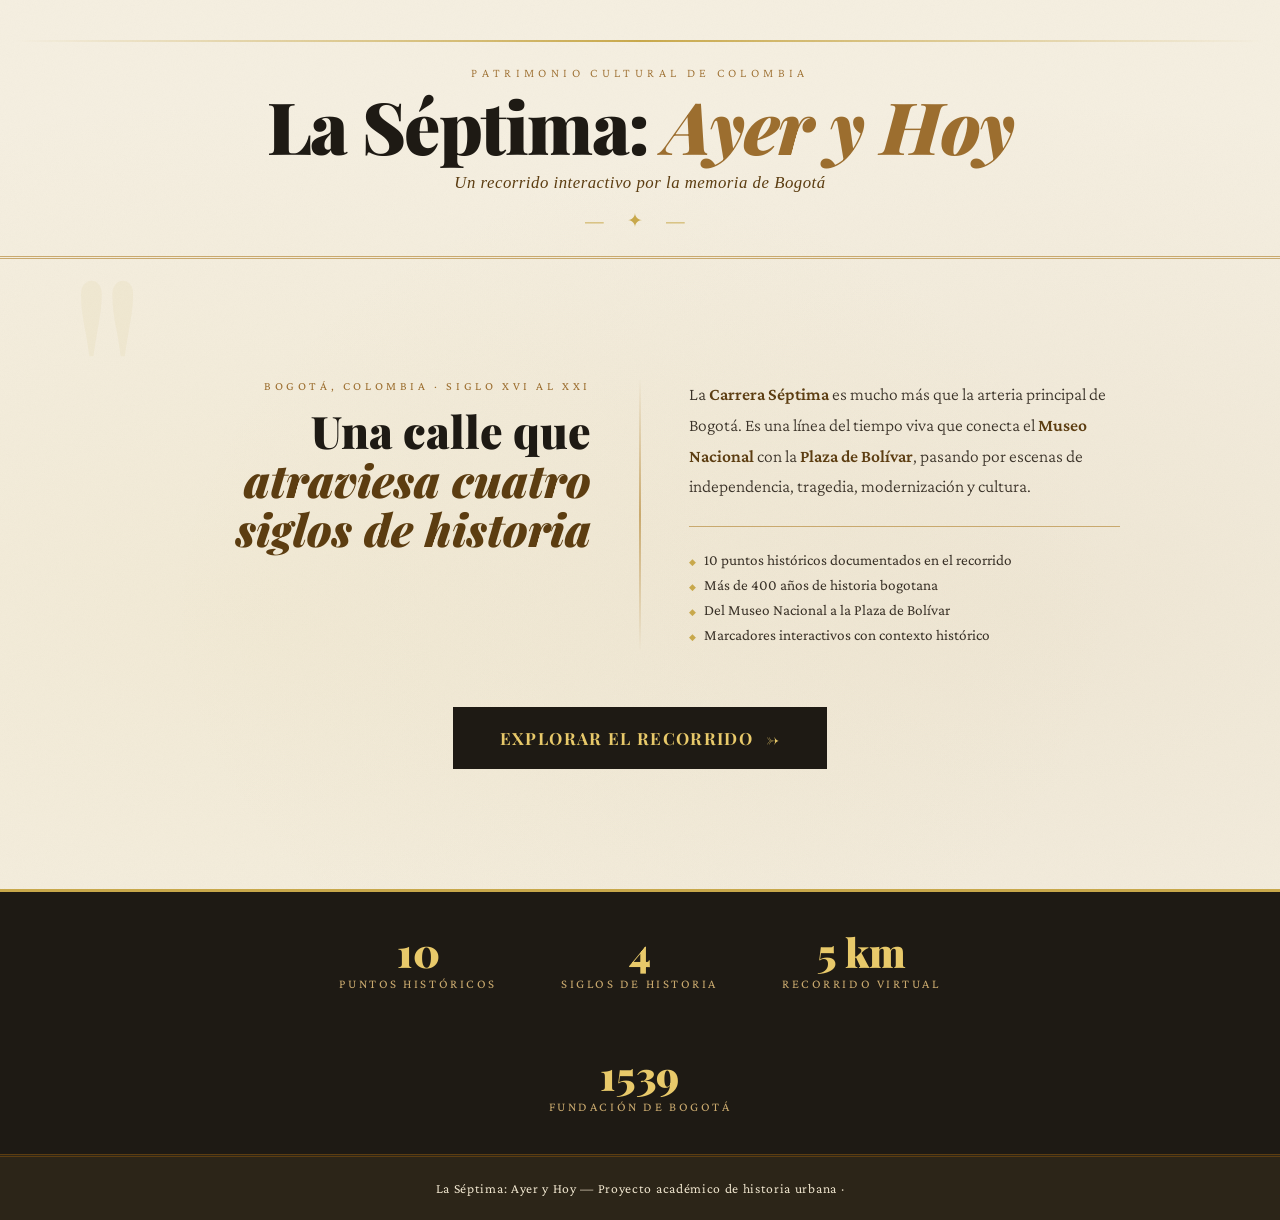
==== index.html @ e7f6fb6e "inicio" ====
<!DOCTYPE html>
<html lang="es">
<head>
  <meta charset="UTF-8" />
  <meta name="viewport" content="width=device-width, initial-scale=1.0" />
  <meta name="description" content="La Séptima: Ayer y Hoy. Recorrido virtual por los hechos históricos de la Carrera Séptima de Bogotá, desde el Museo Nacional hasta la Plaza de Bolívar." />
  <meta name="keywords" content="Carrera Séptima, Bogotá, historia, recorrido virtual, Colombia, patrimonio" />
  <meta name="author" content="Proyecto Académico" />

  <!-- Open Graph -->
  <meta property="og:title" content="La Séptima: Ayer y Hoy" />
  <meta property="og:description" content="Un recorrido virtual interactivo por los hechos históricos de la Carrera Séptima de Bogotá." />
  <meta property="og:type" content="website" />

  <title>La Séptima: Ayer y Hoy</title>

  <!-- Estilos principales -->
  <link rel="stylesheet" href="style.css" />
</head>
<body class="home-body">

  <!-- ============================================================
       ENCABEZADO DEL PERIÓDICO
       ============================================================ -->
  <header class="site-header anim-fade">
    <div class="header-eyebrow">Patrimonio Cultural de Colombia</div>
    <h1 class="header-logo">
      La Séptima: <span>Ayer y Hoy</span>
    </h1>
    <p class="header-tagline">Un recorrido interactivo por la memoria de Bogotá</p>
    <div class="header-ornament" aria-hidden="true">— ✦ —</div>
  </header>

  <!-- ============================================================
       SECCIÓN HERO
       ============================================================ -->
  <main>
    <section class="hero-section">

      <div class="hero-columns">

        <!-- Columna izquierda: Titular principal -->
        <div class="hero-left anim-fade-up anim-delay-1">
          <p class="hero-date">Bogotá, Colombia · Siglo XVI al XXI</p>
          <h2 class="hero-headline">
            Una calle que<br/>
            <em>atraviesa cuatro<br/>
            siglos de historia</em>
          </h2>
        </div>

        <!-- Divisor vertical decorativo -->
        <div class="hero-divider-line anim-fade anim-delay-2" aria-hidden="true"></div>

        <!-- Columna derecha: Texto descriptivo -->
        <div class="hero-right anim-fade-up anim-delay-2">
          <p class="hero-body">
            La <strong>Carrera Séptima</strong> es mucho más que la arteria principal
            de Bogotá. Es una línea del tiempo viva que conecta el 
            <strong>Museo Nacional</strong> con la <strong>Plaza de Bolívar</strong>,
            pasando por escenas de independencia, tragedia, modernización y cultura.
          </p>

          <div class="hero-facts">
            <div class="hero-fact-item">
              10 puntos históricos documentados en el recorrido
            </div>
            <div class="hero-fact-item">
              Más de 400 años de historia bogotana
            </div>
            <div class="hero-fact-item">
              Del Museo Nacional a la Plaza de Bolívar
            </div>
            <div class="hero-fact-item">
              Marcadores interactivos con contexto histórico
            </div>
          </div>
        </div>
      </div>

      <!-- Botón principal CTA -->
      <div class="hero-cta-wrap anim-fade-up anim-delay-4">
        <a href="recorrido.html" class="btn-explore" aria-label="Ir al recorrido interactivo">
          <span>Explorar el Recorrido</span>
          <span class="btn-arrow" aria-hidden="true">→</span>
        </a>
      </div>

    </section>

    <!-- ============================================================
         BANDA DE ESTADÍSTICAS
         ============================================================ -->
    <aside class="info-strip anim-fade anim-delay-5">
      <div class="info-strip-inner">
        <div class="info-stat">
          <span class="info-stat-num">10</span>
          <span class="info-stat-label">Puntos Históricos</span>
        </div>
        <div class="info-stat">
          <span class="info-stat-num">4</span>
          <span class="info-stat-label">Siglos de Historia</span>
        </div>
        <div class="info-stat">
          <span class="info-stat-num">5 km</span>
          <span class="info-stat-label">Recorrido Virtual</span>
        </div>
        <div class="info-stat">
          <span class="info-stat-num">1539</span>
          <span class="info-stat-label">Fundación de Bogotá</span>
        </div>
      </div>
    </aside>
  </main>

  <!-- ============================================================
       PIE DE PÁGINA
       ============================================================ -->
  <footer class="site-footer">
    <p>
      La Séptima: Ayer y Hoy &mdash; Proyecto académico de historia urbana &middot;

      </a>
    </p>
  </footer>

</body>
</html>
---- style.css ----
/* ================================================================
   La Séptima: Ayer y Hoy — style.css
   Estética: Editorial histórica + diseño web moderno
   Paleta: Sepia, crema, dorado y carbón
   ================================================================ */

/* --- Fuentes Google --- */
@import url('https://fonts.googleapis.com/css2?family=Playfair+Display:ital,wght@0,400;0,700;0,900;1,400;1,700&family=IM+Fell+English:ital@0;1&family=Crimson+Pro:ital,wght@0,300;0,400;0,600;1,300;1,400&display=swap');

/* --- Variables globales --- */
:root {
  --cream:       #f5efe0;
  --cream-dark:  #ede3cc;
  --sepia-light: #c9a96e;
  --sepia:       #9c6e2f;
  --sepia-dark:  #5c3d11;
  --gold:        #c8a84b;
  --gold-light:  #e8c96a;
  --charcoal:    #1e1a14;
  --charcoal-mid:#3a3228;
  --ink:         #2c2518;
  --paper:       #faf6ee;
  --red-hist:    #8b2222;
  --shadow-warm: rgba(92, 61, 17, 0.25);
  --shadow-deep: rgba(30, 26, 20, 0.45);

  --font-display: 'Playfair Display', Georgia, serif;
  --font-body:    'Crimson Pro', 'Georgia', serif;
  --font-accent:  'IM Fell English', Georgia, serif;
}

/* --- Reset & Base --- */
*, *::before, *::after {
  box-sizing: border-box;
  margin: 0;
  padding: 0;
}

html {
  font-size: 16px;
  scroll-behavior: smooth;
}

body {
  font-family: var(--font-body);
  background-color: var(--cream);
  color: var(--ink);
  min-height: 100vh;
  overflow-x: hidden;
}

/* ================================================================
   PÁGINA PRINCIPAL — index.html
   ================================================================ */

/* --- Fondo con textura de papel --- */
.home-body {
  background-color: var(--cream);
  background-image:
    url("data:image/svg+xml,%3Csvg xmlns='http://www.w3.org/2000/svg' width='400' height='400'%3E%3Cfilter id='noise'%3E%3CfeTurbulence type='fractalNoise' baseFrequency='0.9' numOctaves='4' stitchTiles='stitch'/%3E%3CfeColorMatrix type='saturate' values='0'/%3E%3C/filter%3E%3Crect width='400' height='400' filter='url(%23noise)' opacity='0.04'/%3E%3C/svg%3E"),
    radial-gradient(ellipse at 20% 50%, rgba(200,168,75,0.08) 0%, transparent 60%),
    radial-gradient(ellipse at 80% 50%, rgba(156,110,47,0.07) 0%, transparent 60%);
}

/* --- Header decorativo --- */
.site-header {
  text-align: center;
  padding: 2.5rem 1rem 1.5rem;
  border-bottom: 3px double var(--sepia-light);
  position: relative;
}

.site-header::before {
  content: '';
  display: block;
  height: 2px;
  background: linear-gradient(to right, transparent, var(--gold), transparent);
  margin-bottom: 1.5rem;
}

.header-eyebrow {
  font-family: var(--font-body);
  font-size: 0.78rem;
  letter-spacing: 0.35em;
  text-transform: uppercase;
  color: var(--sepia);
  margin-bottom: 0.5rem;
  font-weight: 300;
}

.header-logo {
  font-family: var(--font-display);
  font-size: clamp(2.2rem, 6vw, 4.5rem);
  font-weight: 900;
  color: var(--charcoal);
  line-height: 1.05;
  letter-spacing: -0.02em;
}

.header-logo span {
  color: var(--sepia);
  font-style: italic;
}

.header-tagline {
  font-family: var(--font-accent);
  font-style: italic;
  font-size: 1.05rem;
  color: var(--sepia-dark);
  margin-top: 0.6rem;
  letter-spacing: 0.03em;
}

.header-ornament {
  margin: 1rem auto 0;
  font-size: 1.2rem;
  color: var(--gold);
  letter-spacing: 0.5em;
}

/* --- Hero principal --- */
.hero-section {
  display: flex;
  flex-direction: column;
  align-items: center;
  justify-content: center;
  min-height: 70vh;
  padding: 4rem 1.5rem;
  position: relative;
}

.hero-section::before {
  content: '"';
  font-family: var(--font-display);
  font-size: 18rem;
  color: rgba(200, 168, 75, 0.07);
  position: absolute;
  top: -2rem;
  left: 5%;
  line-height: 1;
  pointer-events: none;
  user-select: none;
}

.hero-columns {
  display: grid;
  grid-template-columns: 1fr 2px 1fr;
  gap: 3rem;
  max-width: 960px;
  width: 100%;
  align-items: start;
}

.hero-divider-line {
  background: linear-gradient(to bottom, transparent, var(--sepia-light), transparent);
  width: 2px;
  height: 100%;
  min-height: 200px;
}

.hero-left {
  text-align: right;
}

.hero-right {
  text-align: left;
}

.hero-date {
  font-family: var(--font-body);
  font-size: 0.75rem;
  letter-spacing: 0.3em;
  text-transform: uppercase;
  color: var(--sepia);
  margin-bottom: 0.8rem;
}

.hero-headline {
  font-family: var(--font-display);
  font-size: clamp(1.6rem, 4vw, 2.8rem);
  font-weight: 900;
  line-height: 1.1;
  color: var(--charcoal);
  margin-bottom: 1rem;
}

.hero-headline em {
  font-style: italic;
  color: var(--sepia-dark);
}

.hero-body {
  font-size: 1.1rem;
  line-height: 1.75;
  color: var(--charcoal-mid);
  font-weight: 300;
}

.hero-body strong {
  font-weight: 600;
  color: var(--sepia-dark);
}

.hero-facts {
  margin-top: 1.5rem;
  padding-top: 1.5rem;
  border-top: 1px solid var(--sepia-light);
}

.hero-fact-item {
  display: flex;
  align-items: baseline;
  gap: 0.5rem;
  margin-bottom: 0.5rem;
  font-size: 0.95rem;
  color: var(--charcoal-mid);
}

.hero-fact-item::before {
  content: '◆';
  color: var(--gold);
  font-size: 0.55rem;
  flex-shrink: 0;
}

/* --- Botón de explorar --- */
.hero-cta-wrap {
  margin-top: 3.5rem;
  text-align: center;
  position: relative;
}

.btn-explore {
  display: inline-flex;
  align-items: center;
  gap: 0.8rem;
  padding: 1rem 2.8rem;
  background: var(--charcoal);
  color: var(--gold-light);
  font-family: var(--font-display);
  font-size: 1.05rem;
  font-weight: 700;
  letter-spacing: 0.08em;
  text-transform: uppercase;
  text-decoration: none;
  border: 2px solid var(--charcoal);
  position: relative;
  transition: all 0.3s cubic-bezier(0.25, 0.46, 0.45, 0.94);
  cursor: pointer;
  overflow: hidden;
}

.btn-explore::before {
  content: '';
  position: absolute;
  inset: 0;
  background: var(--sepia-dark);
  transform: translateX(-101%);
  transition: transform 0.35s cubic-bezier(0.25, 0.46, 0.45, 0.94);
  z-index: 0;
}

.btn-explore:hover::before {
  transform: translateX(0);
}

.btn-explore span,
.btn-explore .btn-arrow {
  position: relative;
  z-index: 1;
}

.btn-arrow {
  font-size: 1.2rem;
  transition: transform 0.3s ease;
}

.btn-explore:hover .btn-arrow {
  transform: translateX(5px);
}

.btn-explore:hover {
  border-color: var(--sepia-dark);
  color: var(--cream);
}

/* --- Info cards en el home --- */
.info-strip {
  background: var(--charcoal);
  border-top: 3px solid var(--gold);
  padding: 2.5rem 1.5rem;
  text-align: center;
}

.info-strip-inner {
  display: flex;
  justify-content: center;
  gap: 4rem;
  flex-wrap: wrap;
  max-width: 800px;
  margin: 0 auto;
}

.info-stat {
  color: var(--cream);
}

.info-stat-num {
  font-family: var(--font-display);
  font-size: 2.5rem;
  font-weight: 900;
  color: var(--gold-light);
  display: block;
  line-height: 1;
}

.info-stat-label {
  font-size: 0.8rem;
  letter-spacing: 0.2em;
  text-transform: uppercase;
  color: var(--sepia-light);
  display: block;
  margin-top: 0.3rem;
}

/* --- Footer --- */
.site-footer {
  background: var(--ink);
  color: var(--cream-dark);
  text-align: center;
  padding: 1.5rem;
  font-size: 0.85rem;
  letter-spacing: 0.05em;
  border-top: 3px double var(--sepia-dark);
}

.site-footer a {
  color: var(--gold);
  text-decoration: none;
}

.site-footer a:hover {
  text-decoration: underline;
}

/* ================================================================
   PÁGINA DE RECORRIDO — recorrido.html
   ================================================================ */

.recorrido-body {
  background: var(--charcoal);
  display: flex;
  flex-direction: column;
  height: 100vh;
  overflow: hidden;
}

/* --- Topbar del mapa --- */
.map-topbar {
  display: flex;
  align-items: center;
  justify-content: space-between;
  padding: 0 1.5rem;
  height: 56px;
  background: var(--ink);
  border-bottom: 2px solid var(--gold);
  flex-shrink: 0;
  position: relative;
  z-index: 1000;
}

.topbar-title {
  font-family: var(--font-display);
  font-size: 1.15rem;
  font-weight: 700;
  color: var(--gold-light);
  letter-spacing: 0.03em;
}

.topbar-title span {
  font-weight: 400;
  color: var(--sepia-light);
  font-style: italic;
}

.topbar-nav {
  display: flex;
  align-items: center;
  gap: 0.5rem;
}

.topbar-btn {
  display: inline-flex;
  align-items: center;
  gap: 0.4rem;
  padding: 0.45rem 1rem;
  font-family: var(--font-body);
  font-size: 0.85rem;
  letter-spacing: 0.08em;
  text-transform: uppercase;
  cursor: pointer;
  border: 1px solid;
  transition: all 0.25s ease;
  text-decoration: none;
}

.topbar-btn--home {
  background: transparent;
  border-color: var(--sepia-light);
  color: var(--cream-dark);
}

.topbar-btn--home:hover {
  background: var(--sepia-dark);
  border-color: var(--sepia-dark);
  color: var(--cream);
}

.topbar-btn--toggle {
  background: var(--gold);
  border-color: var(--gold);
  color: var(--charcoal);
  font-weight: 600;
}

.topbar-btn--toggle:hover {
  background: var(--gold-light);
}

.topbar-btn--toggle.active {
  background: var(--sepia);
  border-color: var(--sepia);
  color: var(--cream);
}

/* --- Contenedor del mapa --- */
.map-wrapper {
  flex: 1;
  position: relative;
  overflow: hidden;
}

#map {
  width: 100%;
  height: 100%;
}

/* --- Panel lateral de puntos --- */
.side-panel {
  position: absolute;
  top: 0;
  left: 0;
  width: 320px;
  height: 100%;
  background: rgba(30, 26, 20, 0.95);
  backdrop-filter: blur(8px);
  border-right: 2px solid var(--gold);
  overflow-y: auto;
  transform: translateX(-320px);
  transition: transform 0.35s cubic-bezier(0.25, 0.46, 0.45, 0.94);
  z-index: 500;
  scrollbar-width: thin;
  scrollbar-color: var(--sepia) transparent;
}

.side-panel.open {
  transform: translateX(0);
}

.side-panel-header {
  padding: 1.2rem 1.5rem;
  border-bottom: 1px solid var(--sepia-dark);
  display: flex;
  align-items: center;
  justify-content: space-between;
}

.side-panel-title {
  font-family: var(--font-display);
  font-size: 1rem;
  color: var(--gold-light);
  font-weight: 700;
  letter-spacing: 0.05em;
}

.panel-close {
  background: none;
  border: none;
  color: var(--sepia-light);
  font-size: 1.3rem;
  cursor: pointer;
  padding: 0.2rem 0.4rem;
  transition: color 0.2s;
}
.panel-close:hover { color: var(--gold); }

.panel-list {
  padding: 0.5rem 0;
}

.panel-item {
  padding: 0.9rem 1.5rem;
  border-bottom: 1px solid rgba(92, 61, 17, 0.3);
  cursor: pointer;
  transition: background 0.2s;
  display: flex;
  align-items: flex-start;
  gap: 0.8rem;
}

.panel-item:hover {
  background: rgba(200, 168, 75, 0.1);
}

.panel-item-num {
  font-family: var(--font-display);
  font-size: 1.2rem;
  font-weight: 900;
  color: var(--gold);
  flex-shrink: 0;
  line-height: 1;
  min-width: 1.5rem;
}

.panel-item-info {}

.panel-item-title {
  font-family: var(--font-display);
  font-size: 0.9rem;
  font-weight: 700;
  color: var(--cream);
  line-height: 1.2;
}

.panel-item-year {
  font-size: 0.78rem;
  color: var(--sepia-light);
  margin-top: 0.2rem;
  letter-spacing: 0.05em;
}

/* --- Botón flotante para abrir panel --- */
.fab-panel {
  position: absolute;
  bottom: 2rem;
  left: 1rem;
  z-index: 600;
  background: var(--charcoal);
  border: 2px solid var(--gold);
  color: var(--gold-light);
  padding: 0.7rem 1.2rem;
  font-family: var(--font-body);
  font-size: 0.85rem;
  letter-spacing: 0.08em;
  text-transform: uppercase;
  cursor: pointer;
  transition: all 0.25s ease;
  display: flex;
  align-items: center;
  gap: 0.5rem;
  box-shadow: 0 4px 20px var(--shadow-deep);
}

.fab-panel:hover {
  background: var(--gold);
  color: var(--charcoal);
}

/* --- InfoWindow estilos customizados (inyectados via JS) --- */
.iw-container {
  font-family: var(--font-body), Georgia, serif;
  max-width: 280px;
  padding: 0;
  color: var(--ink);
}

.iw-header {
  background: var(--charcoal);
  padding: 0.7rem 1rem;
  border-bottom: 2px solid var(--gold);
}

.iw-number {
  font-family: var(--font-display), Georgia, serif;
  font-size: 0.7rem;
  letter-spacing: 0.2em;
  text-transform: uppercase;
  color: var(--gold-light);
}

.iw-title {
  font-family: var(--font-display), Georgia, serif;
  font-size: 1.05rem;
  font-weight: 700;
  color: #f5efe0;
  line-height: 1.2;
  margin-top: 0.2rem;
}

.iw-body {
  padding: 0.8rem 1rem;
  background: var(--paper);
}

.iw-date {
  font-size: 0.78rem;
  letter-spacing: 0.15em;
  text-transform: uppercase;
  color: var(--sepia);
  font-weight: 600;
  margin-bottom: 0.4rem;
}

.iw-desc {
  font-size: 0.95rem;
  line-height: 1.6;
  color: var(--charcoal-mid);
}

.iw-tag {
  display: inline-block;
  margin-top: 0.6rem;
  padding: 0.2rem 0.5rem;
  background: var(--cream-dark);
  border-left: 3px solid var(--gold);
  font-size: 0.75rem;
  color: var(--sepia-dark);
  letter-spacing: 0.05em;
  text-transform: uppercase;
}

/* ================================================================
   RESPONSIVE
   ================================================================ */

@media (max-width: 768px) {
  .hero-columns {
    grid-template-columns: 1fr;
    gap: 2rem;
  }

  .hero-divider-line {
    display: none;
  }

  .hero-left,
  .hero-right {
    text-align: center;
  }

  .info-strip-inner {
    gap: 2rem;
  }

  .map-topbar {
    padding: 0 0.8rem;
  }

  .topbar-title {
    font-size: 0.95rem;
  }

  .side-panel {
    width: 100%;
  }
}

@media (max-width: 480px) {
  .topbar-btn span {
    display: none;
  }
  .topbar-btn {
    padding: 0.45rem 0.7rem;
  }
}

/* --- Animaciones de entrada --- */
@keyframes fadeInUp {
  from { opacity: 0; transform: translateY(24px); }
  to   { opacity: 1; transform: translateY(0); }
}

@keyframes fadeIn {
  from { opacity: 0; }
  to   { opacity: 1; }
}

.anim-fade-up {
  opacity: 0;
  animation: fadeInUp 0.7s cubic-bezier(0.25, 0.46, 0.45, 0.94) forwards;
}

.anim-fade {
  opacity: 0;
  animation: fadeIn 0.8s ease forwards;
}

.anim-delay-1 { animation-delay: 0.15s; }
.anim-delay-2 { animation-delay: 0.3s; }
.anim-delay-3 { animation-delay: 0.45s; }
.anim-delay-4 { animation-delay: 0.6s; }
.anim-delay-5 { animation-delay: 0.85s; }
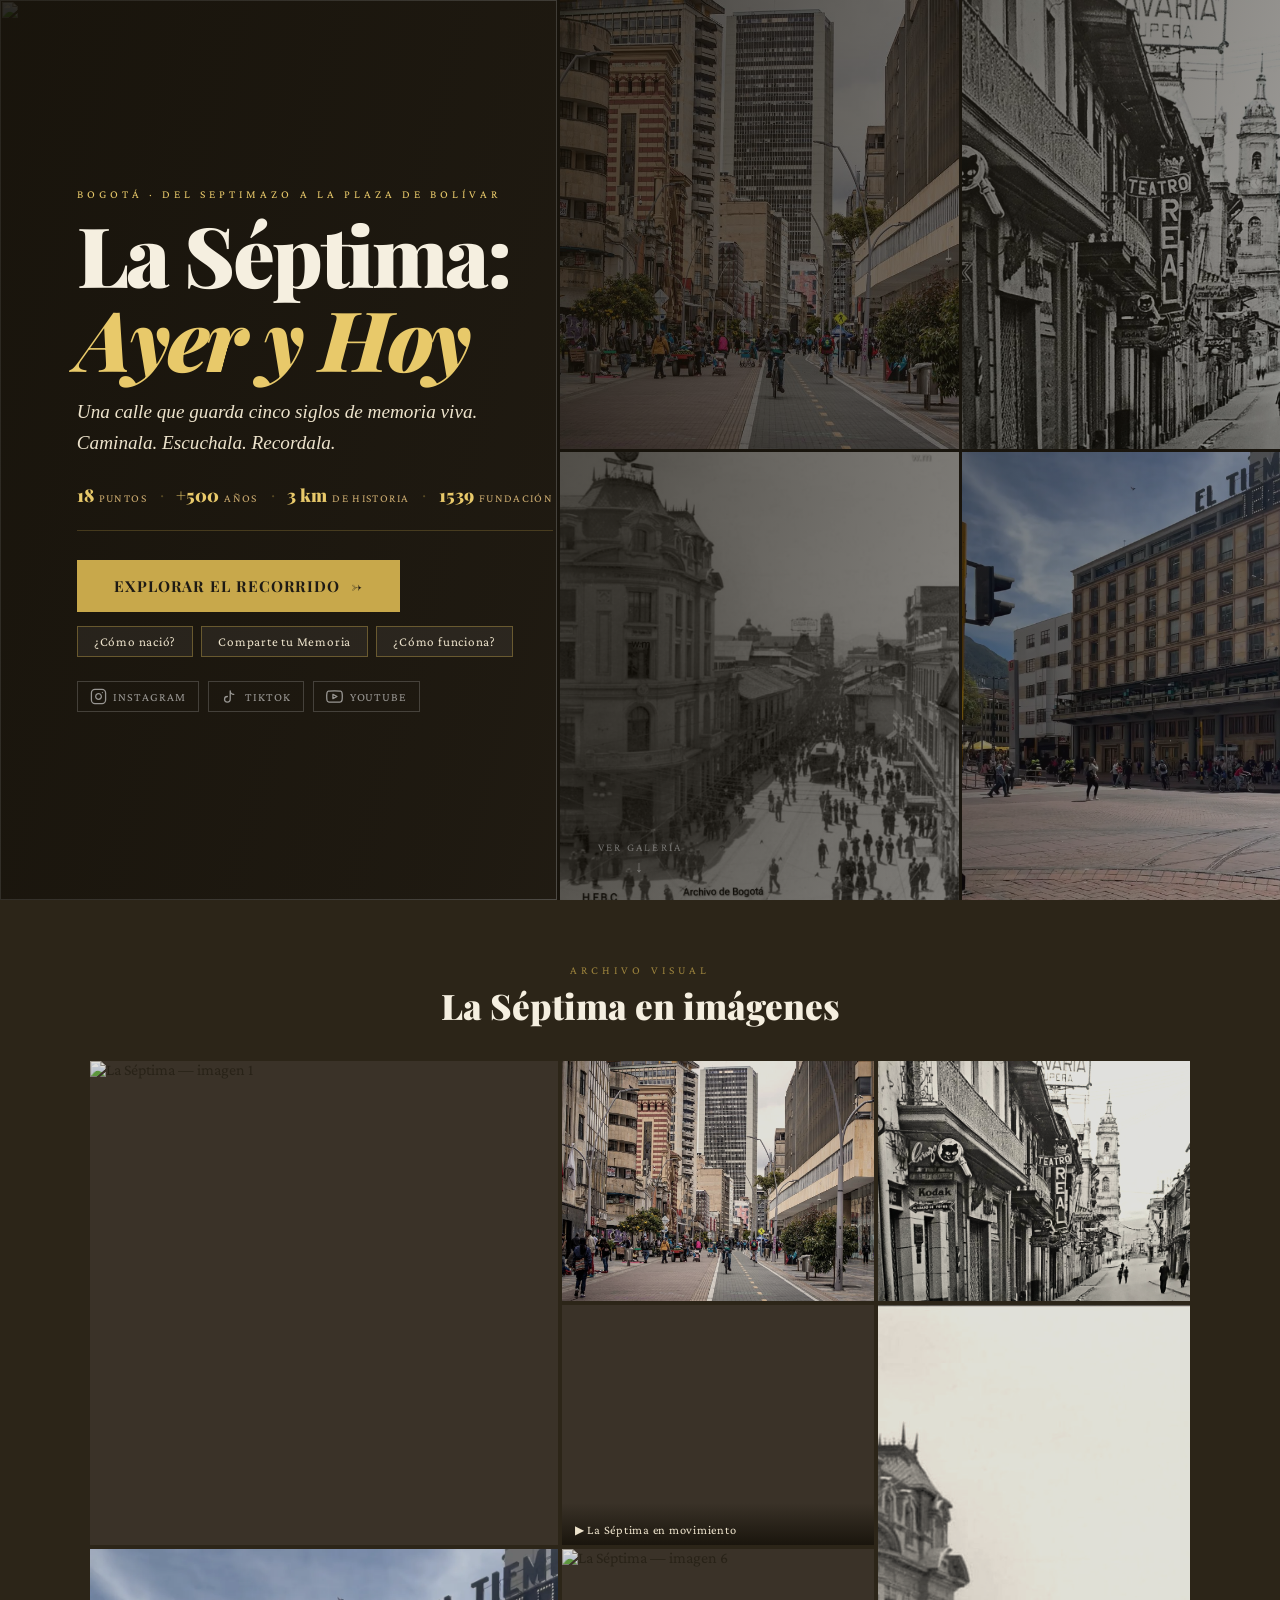
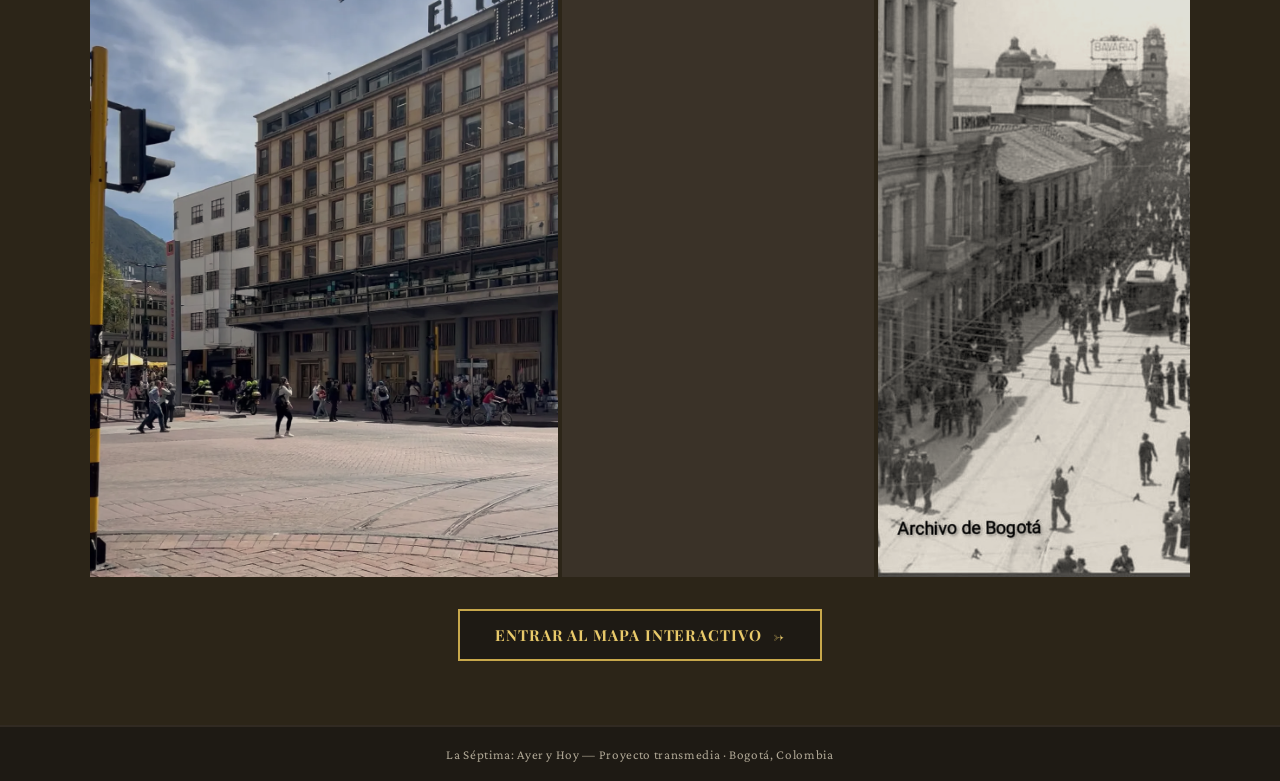
==== commit dbffa2df: "cambios2" ====
--- a/index.html
+++ b/index.html
@@ -3,126 +3,354 @@
 <head>
   <meta charset="UTF-8" />
   <meta name="viewport" content="width=device-width, initial-scale=1.0" />
-  <meta name="description" content="La Séptima: Ayer y Hoy. Recorrido virtual por los hechos históricos de la Carrera Séptima de Bogotá, desde el Museo Nacional hasta la Plaza de Bolívar." />
-  <meta name="keywords" content="Carrera Séptima, Bogotá, historia, recorrido virtual, Colombia, patrimonio" />
-  <meta name="author" content="Proyecto Académico" />
-
-  <!-- Open Graph -->
-  <meta property="og:title" content="La Séptima: Ayer y Hoy" />
-  <meta property="og:description" content="Un recorrido virtual interactivo por los hechos históricos de la Carrera Séptima de Bogotá." />
-  <meta property="og:type" content="website" />
-
+  <meta name="description" content="La Séptima: Ayer y Hoy — Recorrido transmedia por la memoria de la Carrera Séptima de Bogotá." />
   <title>La Séptima: Ayer y Hoy</title>
-
-  <!-- Estilos principales -->
   <link rel="stylesheet" href="style.css" />
 </head>
 <body class="home-body">
 
   <!-- ============================================================
-       ENCABEZADO DEL PERIÓDICO
-       ============================================================ -->
-  <header class="site-header anim-fade">
-    <div class="header-eyebrow">Patrimonio Cultural de Colombia</div>
-    <h1 class="header-logo">
-      La Séptima: <span>Ayer y Hoy</span>
-    </h1>
-    <p class="header-tagline">Un recorrido interactivo por la memoria de Bogotá</p>
-    <div class="header-ornament" aria-hidden="true">— ✦ —</div>
-  </header>
-
-  <!-- ============================================================
-       SECCIÓN HERO
-       ============================================================ -->
-  <main>
-    <section class="hero-section">
-
-      <div class="hero-columns">
-
-        <!-- Columna izquierda: Titular principal -->
-        <div class="hero-left anim-fade-up anim-delay-1">
-          <p class="hero-date">Bogotá, Colombia · Siglo XVI al XXI</p>
-          <h2 class="hero-headline">
-            Una calle que<br/>
-            <em>atraviesa cuatro<br/>
-            siglos de historia</em>
-          </h2>
-        </div>
-
-        <!-- Divisor vertical decorativo -->
-        <div class="hero-divider-line anim-fade anim-delay-2" aria-hidden="true"></div>
-
-        <!-- Columna derecha: Texto descriptivo -->
-        <div class="hero-right anim-fade-up anim-delay-2">
-          <p class="hero-body">
-            La <strong>Carrera Séptima</strong> es mucho más que la arteria principal
-            de Bogotá. Es una línea del tiempo viva que conecta el 
-            <strong>Museo Nacional</strong> con la <strong>Plaza de Bolívar</strong>,
-            pasando por escenas de independencia, tragedia, modernización y cultura.
-          </p>
-
-          <div class="hero-facts">
-            <div class="hero-fact-item">
-              10 puntos históricos documentados en el recorrido
-            </div>
-            <div class="hero-fact-item">
-              Más de 400 años de historia bogotana
-            </div>
-            <div class="hero-fact-item">
-              Del Museo Nacional a la Plaza de Bolívar
-            </div>
-            <div class="hero-fact-item">
-              Marcadores interactivos con contexto histórico
-            </div>
-          </div>
-        </div>
-      </div>
-
-      <!-- Botón principal CTA -->
-      <div class="hero-cta-wrap anim-fade-up anim-delay-4">
-        <a href="recorrido.html" class="btn-explore" aria-label="Ir al recorrido interactivo">
+       HERO — pantalla completa
+       ============================================================ -->
+  <section class="hero" id="hero" aria-label="Portada del proyecto">
+
+    <!-- Collage de fondo — reemplaza los src con tus imágenes reales -->
+    <div class="hero-collage" aria-hidden="true">
+      <!-- IMAGEN 1: cambia img/septima_1.jpg por tu ruta real -->
+      <div class="hc-piece hc-1"><img src="img/septima_1.jpg" alt="" /></div>
+      <!-- IMAGEN 2 -->
+      <div class="hc-piece hc-2"><img src="img/septima_2.jpg" alt="" /></div>
+      <!-- IMAGEN 3 -->
+      <div class="hc-piece hc-3"><img src="img/septima_3.jpg" alt="" /></div>
+      <!-- IMAGEN 4 -->
+      <div class="hc-piece hc-4"><img src="img/septima_4.jpg" alt="" /></div>
+      <!-- IMAGEN 5 -->
+      <div class="hc-piece hc-5"><img src="img/septima_5.jpg" alt="" /></div>
+      <!-- IMAGEN 6 -->
+      <div class="hc-piece hc-6"><img src="img/septima_6.jpg" alt="" /></div>
+    </div>
+
+    <!-- Capa de gradiente oscuro sobre el collage -->
+    <div class="hero-overlay" aria-hidden="true"></div>
+
+    <!-- Contenido del hero -->
+    <div class="hero-content">
+
+      <p class="hero-eyebrow anim-fade anim-delay-1">
+        Bogotá · Del Septimazo a la Plaza de Bolívar
+      </p>
+
+      <h1 class="hero-title anim-fade-up anim-delay-2">
+        La Séptima:<br/><em>Ayer y Hoy</em>
+      </h1>
+
+      <p class="hero-sub anim-fade-up anim-delay-3">
+        Una calle que guarda cinco siglos de memoria viva.<br/>
+        Caminala. Escuchala. Recordala.
+      </p>
+
+      <!-- Mini estadísticas en línea dentro del hero -->
+      <div class="hero-stats anim-fade anim-delay-4" aria-label="Datos del proyecto">
+        <div class="hs-item"><span class="hs-num">18</span><span class="hs-label">puntos</span></div>
+        <div class="hs-sep" aria-hidden="true">·</div>
+        <div class="hs-item"><span class="hs-num">+500</span><span class="hs-label">años</span></div>
+        <div class="hs-sep" aria-hidden="true">·</div>
+        <div class="hs-item"><span class="hs-num">3 km</span><span class="hs-label">de historia</span></div>
+        <div class="hs-sep" aria-hidden="true">·</div>
+        <div class="hs-item"><span class="hs-num">1539</span><span class="hs-label">fundación</span></div>
+      </div>
+
+      <!-- Botones de acción -->
+      <div class="hero-actions anim-fade-up anim-delay-5">
+
+        <!-- Botón principal → mapa interactivo -->
+        <a href="recorrido.html" class="btn-primary" id="btn-explorar" aria-label="Ir al mapa interactivo">
           <span>Explorar el Recorrido</span>
           <span class="btn-arrow" aria-hidden="true">→</span>
         </a>
-      </div>
-
-    </section>
-
-    <!-- ============================================================
-         BANDA DE ESTADÍSTICAS
-         ============================================================ -->
-    <aside class="info-strip anim-fade anim-delay-5">
-      <div class="info-strip-inner">
-        <div class="info-stat">
-          <span class="info-stat-num">10</span>
-          <span class="info-stat-label">Puntos Históricos</span>
+
+        <!-- Botones secundarios (abren modales) -->
+        <div class="hero-btns-sec">
+          <button class="btn-sec" onclick="abrirModal('modal-origen')" aria-label="Cómo nació la Séptima">
+            ¿Cómo nació?
+          </button>
+          <button class="btn-sec" onclick="abrirModal('modal-memoria')" aria-label="Comparte tu memoria">
+            Comparte tu Memoria
+          </button>
+          <button class="btn-sec" onclick="abrirModal('modal-guia')" aria-label="Cómo funciona el recorrido">
+            ¿Cómo funciona?
+          </button>
         </div>
-        <div class="info-stat">
-          <span class="info-stat-num">4</span>
-          <span class="info-stat-label">Siglos de Historia</span>
+
+      </div>
+
+      <!-- Redes sociales integradas al hero -->
+      <!-- Reemplaza href="#" con tus URLs reales -->
+      <div class="hero-redes anim-fade anim-delay-6" aria-label="Redes sociales">
+        <a href="#" class="red-btn" aria-label="Instagram del proyecto" rel="noopener" target="_blank">
+          <svg xmlns="http://www.w3.org/2000/svg" width="17" height="17" viewBox="0 0 24 24" fill="none" stroke="currentColor" stroke-width="1.8" stroke-linecap="round" stroke-linejoin="round" aria-hidden="true"><rect x="2" y="2" width="20" height="20" rx="5"/><path d="M16 11.37A4 4 0 1 1 12.63 8 4 4 0 0 1 16 11.37z"/><line x1="17.5" y1="6.5" x2="17.51" y2="6.5"/></svg>
+          Instagram
+        </a>
+        <a href="#" class="red-btn" aria-label="TikTok del proyecto" rel="noopener" target="_blank">
+          <svg xmlns="http://www.w3.org/2000/svg" width="17" height="17" viewBox="0 0 24 24" fill="none" stroke="currentColor" stroke-width="1.8" stroke-linecap="round" stroke-linejoin="round" aria-hidden="true"><path d="M9 12a4 4 0 1 0 4 4V4a5 5 0 0 0 5 5"/></svg>
+          TikTok
+        </a>
+        <a href="#" class="red-btn" aria-label="YouTube del proyecto" rel="noopener" target="_blank">
+          <svg xmlns="http://www.w3.org/2000/svg" width="17" height="17" viewBox="0 0 24 24" fill="none" stroke="currentColor" stroke-width="1.8" stroke-linecap="round" stroke-linejoin="round" aria-hidden="true"><path d="M22.54 6.42a2.78 2.78 0 0 0-1.95-1.96C18.88 4 12 4 12 4s-6.88 0-8.59.46a2.78 2.78 0 0 0-1.95 1.96A29 29 0 0 0 1 12a29 29 0 0 0 .46 5.58A2.78 2.78 0 0 0 3.41 19.6C5.12 20 12 20 12 20s6.88 0 8.59-.4a2.78 2.78 0 0 0 1.95-1.96A29 29 0 0 0 23 12a29 29 0 0 0-.46-5.58z"/><polygon points="9.75 15.02 15.5 12 9.75 8.98 9.75 15.02"/></svg>
+          YouTube
+        </a>
+      </div>
+
+    </div><!-- /.hero-content -->
+
+    <!-- Flecha de scroll hacia la galería -->
+    <div class="hero-scroll-hint anim-fade anim-delay-6" aria-hidden="true">
+      <span class="scroll-label">Ver galería</span>
+      <div class="scroll-arrow">↓</div>
+    </div>
+
+  </section><!-- /.hero -->
+
+
+  <!-- ============================================================
+       GALERÍA MOSAICO — sección debajo del hero
+       INSTRUCCIÓN: reemplaza cada src="img/septima_X.jpg" con tu imagen
+       ============================================================ -->
+  <section class="galeria-section" id="galeria" aria-label="Galería visual de la Séptima">
+
+    <div class="galeria-header">
+      <p class="galeria-eyebrow">Archivo visual</p>
+      <h2 class="galeria-titulo">La Séptima en imágenes</h2>
+    </div>
+
+    <div class="galeria-mosaico">
+      <!-- Pieza grande — IMAGEN 1 -->
+      <div class="gm-item gm-grande">
+        <img src="img/septima_1.jpg" alt="La Séptima — imagen 1" loading="lazy" />
+        <div class="gm-caption">Calle Real del Comercio, siglo XIX</div>
+      </div>
+      <!-- IMAGEN 2 -->
+      <div class="gm-item">
+        <img src="img/septima_2.jpg" alt="La Séptima — imagen 2" loading="lazy" />
+        <div class="gm-caption">El Bogotazo, 1948</div>
+      </div>
+      <!-- IMAGEN 3 -->
+      <div class="gm-item">
+        <img src="img/septima_3.jpg" alt="La Séptima — imagen 3" loading="lazy" />
+        <div class="gm-caption">El Septimazo</div>
+      </div>
+      <!-- VIDEO — INSTRUCCIÓN: reemplaza video/septima_video_1.mp4 con tu archivo -->
+      <div class="gm-item gm-video-wrap">
+        <video
+          class="gm-video"
+          src="video/septima_video_1.mp4"
+          muted loop autoplay playsinline preload="metadata"
+          aria-label="Video de la Séptima"
+        ></video>
+        <div class="gm-caption gm-caption--video">▶ La Séptima en movimiento</div>
+      </div>
+      <!-- IMAGEN 4 — vertical -->
+      <div class="gm-item gm-tall">
+        <img src="img/septima_4.jpg" alt="La Séptima — imagen 4" loading="lazy" />
+        <div class="gm-caption">Templos coloniales</div>
+      </div>
+      <!-- IMAGEN 5 -->
+      <div class="gm-item">
+        <img src="img/septima_5.jpg" alt="La Séptima — imagen 5" loading="lazy" />
+        <div class="gm-caption">Plaza de Bolívar hoy</div>
+      </div>
+      <!-- IMAGEN 6 -->
+      <div class="gm-item">
+        <img src="img/septima_6.jpg" alt="La Séptima — imagen 6" loading="lazy" />
+        <div class="gm-caption">Arte urbano</div>
+      </div>
+    </div>
+
+    <div class="galeria-cta">
+      <a href="recorrido.html" class="btn-primary btn-primary--dark">
+        <span>Entrar al mapa interactivo</span>
+        <span class="btn-arrow" aria-hidden="true">→</span>
+      </a>
+    </div>
+
+  </section>
+
+
+  <!-- ============================================================
+       FOOTER
+       ============================================================ -->
+  <footer class="site-footer">
+    <p>La Séptima: Ayer y Hoy &mdash; Proyecto transmedia · Bogotá, Colombia</p>
+  </footer>
+
+
+  <!-- ============================================================
+       MODALES
+       Cada modal tiene: backdrop (clic cierra), modal-box, botón ✕
+       ============================================================ -->
+
+  <!-- MODAL: ¿Cómo nació la Séptima? -->
+  <div id="modal-origen" class="modal" role="dialog" aria-modal="true" aria-labelledby="mo-title">
+    <div class="modal-backdrop" onclick="cerrarModal('modal-origen')"></div>
+    <div class="modal-box modal-box--hist">
+      <button class="modal-close" onclick="cerrarModal('modal-origen')" aria-label="Cerrar">✕</button>
+      <div class="modal-header">
+        <p class="modal-eyebrow">Contexto histórico</p>
+        <h2 class="modal-title" id="mo-title">¿Cómo nació<br/>la Séptima?</h2>
+      </div>
+      <div class="modal-body modal-cols">
+        <div class="mc-texto">
+          <p>Antes de llamarse Carrera Séptima, esta vía era la <strong>Calle Real del Comercio</strong>, el eje central de la ciudad que los españoles fundaron en 1538. Fue ruta de procesiones, mercados, entierros de Estado y entradas triunfales.</p>
+          <p>Con la independencia de 1810 y la modernización del siglo XIX, la calle fue renombrada y ensanchada. El <strong>tranvía eléctrico en 1910</strong> la convirtió en el corredor más moderno del país: cafés literarios, hoteles de lujo y librerías definieron su perfil.</p>
+          <p>En el siglo XX, el <strong>Bogotazo de 1948</strong> y la violencia política transformaron radicalmente su fisonomía. Hoy la Séptima es a la vez memoria y espejo: refleja todo lo que Bogotá ha sido y sigue siendo.</p>
         </div>
-        <div class="info-stat">
-          <span class="info-stat-num">5 km</span>
-          <span class="info-stat-label">Recorrido Virtual</span>
+        <ul class="modal-timeline">
+          <li><span class="tl-year">Siglo XVI</span><span class="tl-event">Calle Real del Comercio. Eje de la ciudad colonial española.</span></li>
+          <li><span class="tl-year">1810</span><span class="tl-event">La disputa del florero desata el proceso de Independencia.</span></li>
+          <li><span class="tl-year">1884</span><span class="tl-event">Primeros tranvías de mulas por la Séptima.</span></li>
+          <li><span class="tl-year">1910</span><span class="tl-event">Tranvía eléctrico. Modernización del centro histórico.</span></li>
+          <li><span class="tl-year">1948</span><span class="tl-event">Bogotazo: el asesinato de Gaitán destruye gran parte del centro.</span></li>
+          <li><span class="tl-year">1985</span><span class="tl-event">Toma del Palacio de Justicia. Uno de los episodios más trágicos.</span></li>
+          <li><span class="tl-year">Hoy</span><span class="tl-event">El Septimazo reúne cada semana a más de cien artistas callejeros.</span></li>
+        </ul>
+      </div>
+    </div>
+  </div>
+
+  <!-- MODAL: Comparte tu Memoria -->
+  <div id="modal-memoria" class="modal" role="dialog" aria-modal="true" aria-labelledby="mm-title">
+    <div class="modal-backdrop" onclick="cerrarModal('modal-memoria')"></div>
+    <div class="modal-box modal-box--memoria">
+      <button class="modal-close" onclick="cerrarModal('modal-memoria')" aria-label="Cerrar">✕</button>
+      <div class="modal-header">
+        <p class="modal-eyebrow">Archivo Vivo · Proyecto Transmedia</p>
+        <h2 class="modal-title" id="mm-title">Comparte tu Memoria</h2>
+        <p class="modal-sub">La Séptima también es tuya. Tu historia, tu imagen, tu recuerdo de esta calle hace parte del archivo vivo de Bogotá.</p>
+      </div>
+      <div class="modal-body">
+        <!-- Formulario visual — conectar a backend cuando esté listo -->
+        <div class="mem-form">
+          <div class="mem-row">
+            <div class="mem-group">
+              <label for="mem-nombre">Tu nombre</label>
+              <input type="text" id="mem-nombre" name="nombre" placeholder="¿Cómo te llamas?" autocomplete="off" />
+            </div>
+            <div class="mem-group">
+              <label for="mem-lugar">Lugar recordado</label>
+              <input type="text" id="mem-lugar" name="lugar" placeholder="ej. Parque Santander…" autocomplete="off" />
+            </div>
+          </div>
+          <div class="mem-group">
+            <label for="mem-historia">Tu historia</label>
+            <textarea id="mem-historia" name="historia" placeholder="Cuéntanos qué pasó, qué viste, qué sentiste en la Séptima…"></textarea>
+          </div>
+          <div class="mem-group">
+            <label>Imagen (opcional)</label>
+            <div class="mem-upload" role="button" tabindex="0" aria-label="Subir imagen">
+              <span class="mem-upload-icon">📷</span>
+              <span>Arrastra una foto o haz clic aquí</span>
+            </div>
+          </div>
+          <div class="mem-footer">
+            <button type="button" class="btn-primary">Compartir mi Memoria ✦</button>
+            <p class="mem-nota">* Próximamente las memorias aparecerán en el mapa.</p>
+          </div>
         </div>
-        <div class="info-stat">
-          <span class="info-stat-num">1539</span>
-          <span class="info-stat-label">Fundación de Bogotá</span>
+      </div>
+    </div>
+  </div>
+
+  <!-- MODAL: ¿Cómo funciona el recorrido? -->
+  <div id="modal-guia" class="modal" role="dialog" aria-modal="true" aria-labelledby="mg-title">
+    <div class="modal-backdrop" onclick="cerrarModal('modal-guia')"></div>
+    <div class="modal-box modal-box--guia">
+      <button class="modal-close" onclick="cerrarModal('modal-guia')" aria-label="Cerrar">✕</button>
+      <div class="modal-header">
+        <p class="modal-eyebrow">Instrucciones</p>
+        <h2 class="modal-title" id="mg-title">¿Cómo funciona<br/>el recorrido?</h2>
+      </div>
+      <div class="modal-body">
+        <div class="guia-grid">
+          <div class="guia-card">
+            <div class="guia-icon">🗺️</div>
+            <h3>Explorar el mapa</h3>
+            <p>Haz clic en cualquier <strong>pin dorado</strong> sobre el mapa para abrir la historia de ese lugar. Usa el panel lateral para ver todos los puntos.</p>
+          </div>
+          <div class="guia-card">
+            <div class="guia-icon">📍</div>
+            <h3>Los puntos históricos</h3>
+            <p>Cada punto incluye texto histórico, dato curioso, fuente y galería de imágenes. Navega con los botones Anterior y Siguiente.</p>
+          </div>
+          <div class="guia-card">
+            <div class="guia-icon">🚶</div>
+            <h3>Street View</h3>
+            <p>Arrastra el muñequito naranja al mapa para recorrer la calle virtualmente. Los marcadores dorados seguirán visibles.</p>
+          </div>
+          <div class="guia-card">
+            <div class="guia-icon">🎵</div>
+            <h3>Playlist del recorrido</h3>
+            <p>Al entrar al mapa se activa música ambiental. Usa el control flotante (esquina inferior derecha) para pausar o cambiar canción.</p>
+          </div>
+          <div class="guia-card">
+            <div class="guia-icon">📱</div>
+            <h3>En móvil</h3>
+            <p>El mapa funciona en teléfono y tablet. Para mejor experiencia en Street View, rota a modo horizontal.</p>
+          </div>
+          <div class="guia-card">
+            <div class="guia-icon">✦</div>
+            <h3>Empieza aquí</h3>
+            <p>El recorrido va del <strong>Septimazo</strong> (punto 1) hasta la <strong>Plaza de Bolívar</strong> (punto 18).</p>
+          </div>
         </div>
       </div>
-    </aside>
-  </main>
-
-  <!-- ============================================================
-       PIE DE PÁGINA
-       ============================================================ -->
-  <footer class="site-footer">
-    <p>
-      La Séptima: Ayer y Hoy &mdash; Proyecto académico de historia urbana &middot;
-
-      </a>
-    </p>
-  </footer>
+      <div class="modal-footer-cta">
+        <a href="recorrido.html" class="btn-primary">Comenzar el Recorrido →</a>
+      </div>
+    </div>
+  </div>
+
+  <!-- ============================================================
+       SCRIPTS
+       ============================================================ -->
+  <script>
+    /* ── Modales ─────────────────────────────────────────────── */
+    function abrirModal(id) {
+      const m = document.getElementById(id);
+      if (!m) return;
+      m.classList.add('modal--open');
+      document.body.style.overflow = 'hidden';
+      // Foco al modal para accesibilidad
+      const firstBtn = m.querySelector('button, a, input');
+      if (firstBtn) setTimeout(() => firstBtn.focus(), 50);
+    }
+
+    function cerrarModal(id) {
+      const m = document.getElementById(id);
+      if (!m) return;
+      m.classList.remove('modal--open');
+      document.body.style.overflow = '';
+    }
+
+    // Cerrar con Escape
+    document.addEventListener('keydown', e => {
+      if (e.key === 'Escape') {
+        document.querySelectorAll('.modal--open').forEach(m => {
+          m.classList.remove('modal--open');
+        });
+        document.body.style.overflow = '';
+      }
+    });
+
+    /* ── Marca inicio de playlist al ir al recorrido ─────────── */
+    document.addEventListener('DOMContentLoaded', () => {
+      const btn = document.getElementById('btn-explorar');
+      if (btn) {
+        btn.addEventListener('click', () => {
+          sessionStorage.setItem('iniciarPlaylist', '1');
+        });
+      }
+    });
+  </script>
 
 </body>
 </html>
--- a/style.css
+++ b/style.css
@@ -1,702 +1,1235 @@
 /* ================================================================
    La Séptima: Ayer y Hoy — style.css
-   Estética: Editorial histórica + diseño web moderno
-   Paleta: Sepia, crema, dorado y carbón
+   Estética: Editorial histórica + energía urbana
+   Paleta: Carbón, crema, dorado, sepia
    ================================================================ */
 
-/* --- Fuentes Google --- */
+/* --- Fuentes --- */
 @import url('https://fonts.googleapis.com/css2?family=Playfair+Display:ital,wght@0,400;0,700;0,900;1,400;1,700&family=IM+Fell+English:ital@0;1&family=Crimson+Pro:ital,wght@0,300;0,400;0,600;1,300;1,400&display=swap');
 
-/* --- Variables globales --- */
+/* --- Variables --- */
 :root {
-  --cream:       #f5efe0;
-  --cream-dark:  #ede3cc;
-  --sepia-light: #c9a96e;
-  --sepia:       #9c6e2f;
-  --sepia-dark:  #5c3d11;
-  --gold:        #c8a84b;
-  --gold-light:  #e8c96a;
-  --charcoal:    #1e1a14;
-  --charcoal-mid:#3a3228;
-  --ink:         #2c2518;
-  --paper:       #faf6ee;
-  --red-hist:    #8b2222;
-  --shadow-warm: rgba(92, 61, 17, 0.25);
-  --shadow-deep: rgba(30, 26, 20, 0.45);
+  --cream:        #f5efe0;
+  --cream-dark:   #ede3cc;
+  --cream-mid:    #e8dcca;
+  --sepia-light:  #c9a96e;
+  --sepia:        #9c6e2f;
+  --sepia-dark:   #5c3d11;
+  --gold:         #c8a84b;
+  --gold-light:   #e8c96a;
+  --gold-dim:     #a8893b;
+  --charcoal:     #1e1a14;
+  --charcoal-mid: #3a3228;
+  --ink:          #2c2518;
+  --paper:        #faf6ee;
+  --shadow-deep:  rgba(20, 16, 8, 0.65);
+  --shadow-warm:  rgba(92, 61, 17, 0.25);
 
   --font-display: 'Playfair Display', Georgia, serif;
-  --font-body:    'Crimson Pro', 'Georgia', serif;
+  --font-body:    'Crimson Pro', Georgia, serif;
   --font-accent:  'IM Fell English', Georgia, serif;
-}
-
-/* --- Reset & Base --- */
-*, *::before, *::after {
-  box-sizing: border-box;
-  margin: 0;
-  padding: 0;
-}
-
-html {
-  font-size: 16px;
-  scroll-behavior: smooth;
-}
-
-body {
+  --font-ui:      'Crimson Pro', Georgia, serif;
+}
+
+/* --- Reset --- */
+*, *::before, *::after { box-sizing: border-box; margin: 0; padding: 0; }
+html  { font-size: 16px; scroll-behavior: smooth; }
+body  { font-family: var(--font-body); background: var(--charcoal); color: var(--ink); overflow-x: hidden; }
+img   { display: block; max-width: 100%; height: auto; }
+a     { color: inherit; }
+
+/* ================================================================
+   ANIMACIONES
+   ================================================================ */
+@keyframes fadeInUp {
+  from { opacity: 0; transform: translateY(22px); }
+  to   { opacity: 1; transform: translateY(0); }
+}
+@keyframes fadeIn {
+  from { opacity: 0; }
+  to   { opacity: 1; }
+}
+@keyframes bounce-y {
+  0%, 100% { transform: translateY(0); }
+  50%       { transform: translateY(6px); }
+}
+
+.anim-fade-up { opacity: 0; animation: fadeInUp 0.7s cubic-bezier(0.25,0.46,0.45,0.94) forwards; }
+.anim-fade    { opacity: 0; animation: fadeIn 0.8s ease forwards; }
+.anim-delay-1 { animation-delay: 0.1s; }
+.anim-delay-2 { animation-delay: 0.25s; }
+.anim-delay-3 { animation-delay: 0.4s; }
+.anim-delay-4 { animation-delay: 0.55s; }
+.anim-delay-5 { animation-delay: 0.7s; }
+.anim-delay-6 { animation-delay: 0.9s; }
+
+/* ================================================================
+   PÁGINA PRINCIPAL — HERO
+   ================================================================ */
+
+.home-body {
+  background: var(--charcoal);
+}
+
+/* ── Hero: pantalla completa ─────────────────────────────────────── */
+.hero {
+  position: relative;
+  width: 100%;
+  height: 100vh;
+  min-height: 600px;
+  display: flex;
+  align-items: center;
+  justify-content: flex-start;
+  overflow: hidden;
+}
+
+/* Collage de fondo */
+.hero-collage {
+  position: absolute;
+  inset: 0;
+  display: grid;
+  grid-template-columns: 1.4fr 1fr 0.8fr;
+  grid-template-rows: 1fr 1fr;
+  gap: 3px;
+  z-index: 0;
+}
+
+.hc-piece {
+  overflow: hidden;
+  position: relative;
+}
+
+.hc-piece img {
+  width: 100%;
+  height: 100%;
+  object-fit: cover;
+  transition: transform 8s ease;
+  /* Cuando no hay imagen mostramos un placeholder oscuro */
+}
+
+.hc-piece img[src="img/septima_1.jpg"]:not([complete]),
+.hc-piece img {
+  background: var(--charcoal-mid);
+}
+
+/* Animar leve zoom en imágenes del collage */
+.hc-piece:hover img { transform: scale(1.04); }
+
+/* Posiciones específicas de cada pieza */
+.hc-1 { grid-column: 1; grid-row: 1 / 3; } /* Grande vertical */
+.hc-2 { grid-column: 2; grid-row: 1; }
+.hc-3 { grid-column: 3; grid-row: 1; }
+.hc-4 { grid-column: 2; grid-row: 2; }
+.hc-5 { grid-column: 3; grid-row: 2; }
+.hc-6 { display: none; } /* reservado */
+
+/* Overlay gradiente oscuro para legibilidad */
+.hero-overlay {
+  position: absolute;
+  inset: 0;
+  z-index: 1;
+  background:
+    linear-gradient(105deg,
+      rgba(20, 16, 8, 0.88) 0%,
+      rgba(20, 16, 8, 0.72) 45%,
+      rgba(20, 16, 8, 0.35) 100%
+    );
+}
+
+/* Contenido del hero */
+.hero-content {
+  position: relative;
+  z-index: 2;
+  padding: 0 clamp(1.5rem, 6vw, 5rem);
+  max-width: 640px;
+  display: flex;
+  flex-direction: column;
+  gap: 0;
+}
+
+.hero-eyebrow {
   font-family: var(--font-body);
-  background-color: var(--cream);
-  color: var(--ink);
-  min-height: 100vh;
-  overflow-x: hidden;
-}
+  font-size: 0.72rem;
+  letter-spacing: 0.35em;
+  text-transform: uppercase;
+  color: var(--gold-light);
+  opacity: 0.75;
+  margin-bottom: 0.7rem;
+}
+
+.hero-title {
+  font-family: var(--font-display);
+  font-size: clamp(2.8rem, 7vw, 5.2rem);
+  font-weight: 900;
+  color: var(--cream);
+  line-height: 1.02;
+  letter-spacing: -0.03em;
+  margin-bottom: 1rem;
+}
+
+.hero-title em {
+  font-style: italic;
+  color: var(--gold-light);
+}
+
+.hero-sub {
+  font-family: var(--font-accent);
+  font-style: italic;
+  font-size: clamp(1rem, 1.8vw, 1.2rem);
+  color: var(--cream-dark);
+  line-height: 1.6;
+  opacity: 0.88;
+  margin-bottom: 1.5rem;
+}
+
+/* Mini estadísticas en línea */
+.hero-stats {
+  display: flex;
+  align-items: center;
+  gap: 0.8rem;
+  flex-wrap: wrap;
+  margin-bottom: 1.8rem;
+  padding-bottom: 1.5rem;
+  border-bottom: 1px solid rgba(200, 168, 75, 0.25);
+}
+
+.hs-item {
+  display: flex;
+  align-items: baseline;
+  gap: 0.3rem;
+}
+
+.hs-num {
+  font-family: var(--font-display);
+  font-size: 1.1rem;
+  font-weight: 900;
+  color: var(--gold-light);
+}
+
+.hs-label {
+  font-size: 0.72rem;
+  letter-spacing: 0.12em;
+  text-transform: uppercase;
+  color: var(--sepia-light);
+}
+
+.hs-sep {
+  color: rgba(200, 168, 75, 0.35);
+  font-size: 1.1rem;
+}
+
+/* Bloque de botones */
+.hero-actions {
+  display: flex;
+  flex-direction: column;
+  gap: 0.9rem;
+  margin-bottom: 1.5rem;
+}
+
+/* Botones secundarios en fila */
+.hero-btns-sec {
+  display: flex;
+  flex-wrap: wrap;
+  gap: 0.5rem;
+}
+
+/* ── Botón primario ────────────────────────────────────────────────── */
+.btn-primary {
+  display: inline-flex;
+  align-items: center;
+  gap: 0.7rem;
+  padding: 0.85rem 2.2rem;
+  background: var(--gold);
+  color: var(--charcoal);
+  font-family: var(--font-display);
+  font-size: 0.95rem;
+  font-weight: 700;
+  letter-spacing: 0.06em;
+  text-transform: uppercase;
+  text-decoration: none;
+  border: 2px solid var(--gold);
+  cursor: pointer;
+  transition: all 0.25s ease;
+  position: relative;
+  overflow: hidden;
+  width: fit-content;
+}
+
+.btn-primary::before {
+  content: '';
+  position: absolute;
+  inset: 0;
+  background: var(--gold-light);
+  transform: translateX(-101%);
+  transition: transform 0.3s ease;
+  z-index: 0;
+}
+
+.btn-primary:hover::before { transform: translateX(0); }
+.btn-primary span,
+.btn-primary .btn-arrow { position: relative; z-index: 1; }
+.btn-primary:hover { border-color: var(--gold-light); }
+.btn-arrow { font-size: 1rem; transition: transform 0.25s ease; }
+.btn-primary:hover .btn-arrow { transform: translateX(4px); }
+
+/* Variante oscura */
+.btn-primary--dark {
+  background: var(--charcoal);
+  color: var(--gold-light);
+  border-color: var(--gold);
+}
+.btn-primary--dark::before { background: var(--sepia-dark); }
+.btn-primary--dark:hover { color: var(--cream); }
+
+/* ── Botón secundario ─────────────────────────────────────────────── */
+.btn-sec {
+  padding: 0.45rem 1rem;
+  background: rgba(255,255,255,0.06);
+  border: 1px solid rgba(200,168,75,0.4);
+  color: var(--cream-dark);
+  font-family: var(--font-ui);
+  font-size: 0.82rem;
+  letter-spacing: 0.06em;
+  cursor: pointer;
+  transition: all 0.22s ease;
+}
+
+.btn-sec:hover {
+  background: rgba(200,168,75,0.18);
+  border-color: var(--gold);
+  color: var(--gold-light);
+}
+
+/* Redes sociales en el hero */
+.hero-redes {
+  display: flex;
+  gap: 0.6rem;
+  flex-wrap: wrap;
+}
+
+.red-btn {
+  display: inline-flex;
+  align-items: center;
+  gap: 0.4rem;
+  padding: 0.35rem 0.75rem;
+  background: transparent;
+  border: 1px solid rgba(255,255,255,0.18);
+  color: rgba(255,255,255,0.55);
+  font-size: 0.75rem;
+  letter-spacing: 0.08em;
+  text-transform: uppercase;
+  text-decoration: none;
+  transition: all 0.2s ease;
+}
+
+.red-btn:hover {
+  background: rgba(200,168,75,0.12);
+  border-color: var(--gold);
+  color: var(--gold-light);
+}
+
+/* Indicador de scroll */
+.hero-scroll-hint {
+  position: absolute;
+  bottom: 1.5rem;
+  left: 50%;
+  transform: translateX(-50%);
+  z-index: 3;
+  text-align: center;
+  color: rgba(255,255,255,0.35);
+  font-size: 0.7rem;
+  letter-spacing: 0.2em;
+  text-transform: uppercase;
+}
+
+.scroll-label { display: block; margin-bottom: 0.3rem; }
+.scroll-arrow { animation: bounce-y 2s ease infinite; font-size: 1rem; }
 
 /* ================================================================
-   PÁGINA PRINCIPAL — index.html
+   GALERÍA MOSAICO
    ================================================================ */
 
-/* --- Fondo con textura de papel --- */
-.home-body {
-  background-color: var(--cream);
-  background-image:
-    url("data:image/svg+xml,%3Csvg xmlns='http://www.w3.org/2000/svg' width='400' height='400'%3E%3Cfilter id='noise'%3E%3CfeTurbulence type='fractalNoise' baseFrequency='0.9' numOctaves='4' stitchTiles='stitch'/%3E%3CfeColorMatrix type='saturate' values='0'/%3E%3C/filter%3E%3Crect width='400' height='400' filter='url(%23noise)' opacity='0.04'/%3E%3C/svg%3E"),
-    radial-gradient(ellipse at 20% 50%, rgba(200,168,75,0.08) 0%, transparent 60%),
-    radial-gradient(ellipse at 80% 50%, rgba(156,110,47,0.07) 0%, transparent 60%);
-}
-
-/* --- Header decorativo --- */
-.site-header {
+.galeria-section {
+  background: var(--ink);
+  padding: clamp(2.5rem, 5vw, 4rem) clamp(1rem, 4vw, 3rem);
+}
+
+.galeria-header {
   text-align: center;
-  padding: 2.5rem 1rem 1.5rem;
-  border-bottom: 3px double var(--sepia-light);
+  margin-bottom: 2rem;
+}
+
+.galeria-eyebrow {
+  font-size: 0.72rem;
+  letter-spacing: 0.35em;
+  text-transform: uppercase;
+  color: var(--gold);
+  opacity: 0.7;
+  margin-bottom: 0.4rem;
+}
+
+.galeria-titulo {
+  font-family: var(--font-display);
+  font-size: clamp(1.5rem, 3.5vw, 2.2rem);
+  font-weight: 900;
+  color: var(--cream);
+}
+
+/* Mosaico irregular */
+.galeria-mosaico {
+  display: grid;
+  grid-template-columns: 1.5fr 1fr 1fr;
+  grid-template-rows: 240px 240px;
+  gap: 4px;
+  max-width: 1100px;
+  margin: 0 auto 2rem;
+}
+
+.gm-item {
   position: relative;
-}
-
-.site-header::before {
+  overflow: hidden;
+  background: var(--charcoal-mid);
+  cursor: pointer;
+}
+
+.gm-item img {
+  width: 100%;
+  height: 100%;
+  object-fit: cover;
+  transition: transform 0.5s ease, filter 0.4s ease;
+  filter: sepia(0.2) brightness(0.88);
+}
+
+.gm-item:hover img {
+  transform: scale(1.05);
+  filter: sepia(0) brightness(1);
+}
+
+.gm-grande { grid-column: 1; grid-row: 1 / 3; }
+.gm-tall   { grid-row: span 2; }
+
+.gm-video-wrap { position: relative; }
+
+.gm-video {
+  width: 100%;
+  height: 100%;
+  object-fit: cover;
+  filter: sepia(0.15) brightness(0.85);
+}
+
+/* Placeholder cuando no hay imagen */
+.gm-placeholder {
+  background: var(--charcoal-mid);
+  display: flex;
+  align-items: center;
+  justify-content: center;
+}
+.gm-placeholder::after {
+  content: '📷';
+  font-size: 2rem;
+  opacity: 0.25;
+}
+.gm-placeholder img { display: none; }
+
+/* Caption de imagen */
+.gm-caption {
+  position: absolute;
+  bottom: 0;
+  left: 0;
+  right: 0;
+  background: linear-gradient(to top, rgba(20,16,8,0.85) 0%, transparent 100%);
+  color: var(--cream-dark);
+  font-size: 0.78rem;
+  letter-spacing: 0.06em;
+  padding: 1.2rem 0.8rem 0.5rem;
+  opacity: 0;
+  transition: opacity 0.3s ease;
+  pointer-events: none;
+}
+
+.gm-item:hover .gm-caption { opacity: 1; }
+.gm-caption--video { opacity: 1; }
+
+/* CTA de la galería */
+.galeria-cta {
+  text-align: center;
+  margin-top: 2rem;
+}
+
+/* ================================================================
+   FOOTER
+   ================================================================ */
+.site-footer {
+  background: var(--charcoal);
+  color: var(--cream-dark);
+  text-align: center;
+  padding: 1.2rem;
+  font-size: 0.82rem;
+  letter-spacing: 0.05em;
+  border-top: 2px solid var(--charcoal-mid);
+  opacity: 0.7;
+}
+
+/* ================================================================
+   SISTEMA DE MODALES (compartido: home + recorrido)
+   ================================================================ */
+.modal {
+  position: fixed;
+  inset: 0;
+  z-index: 9000;
+  display: flex;
+  align-items: center;
+  justify-content: center;
+  padding: 1rem;
+  pointer-events: none;
+  opacity: 0;
+  transition: opacity 0.3s ease;
+}
+
+.modal--open {
+  pointer-events: all;
+  opacity: 1;
+}
+
+.modal-backdrop {
+  position: absolute;
+  inset: 0;
+  background: rgba(14, 11, 6, 0.78);
+  backdrop-filter: blur(3px);
+}
+
+/* Caja del modal */
+.modal-box {
+  position: relative;
+  z-index: 1;
+  background: var(--ink);
+  border: 1px solid var(--sepia-dark);
+  border-top: 3px solid var(--gold);
+  box-shadow: 0 24px 64px rgba(0,0,0,0.7);
+  max-width: 860px;
+  width: 100%;
+  max-height: 90vh;
+  overflow-y: auto;
+  scrollbar-width: thin;
+  scrollbar-color: var(--sepia) transparent;
+  transform: translateY(14px) scale(0.98);
+  transition: transform 0.3s cubic-bezier(0.25,0.46,0.45,0.94);
+}
+
+.modal--open .modal-box {
+  transform: translateY(0) scale(1);
+}
+
+/* Botón de cerrar */
+.modal-close {
+  position: absolute;
+  top: 0.8rem;
+  right: 0.8rem;
+  background: none;
+  border: 1px solid rgba(200,168,75,0.25);
+  color: var(--sepia-light);
+  width: 28px;
+  height: 28px;
+  display: flex;
+  align-items: center;
+  justify-content: center;
+  font-size: 0.85rem;
+  cursor: pointer;
+  transition: all 0.2s;
+  z-index: 5;
+}
+.modal-close:hover { border-color: var(--gold); color: var(--gold); }
+
+/* Header del modal */
+.modal-header {
+  padding: 1.8rem 2rem 0;
+}
+
+.modal-eyebrow {
+  font-size: 0.7rem;
+  letter-spacing: 0.35em;
+  text-transform: uppercase;
+  color: var(--gold);
+  opacity: 0.75;
+  margin-bottom: 0.4rem;
+}
+
+.modal-title {
+  font-family: var(--font-display);
+  font-size: clamp(1.4rem, 3vw, 2rem);
+  font-weight: 900;
+  color: var(--cream);
+  line-height: 1.1;
+  margin-bottom: 0.8rem;
+}
+
+.modal-sub {
+  font-family: var(--font-accent);
+  font-style: italic;
+  font-size: 0.95rem;
+  color: var(--sepia-light);
+  line-height: 1.55;
+}
+
+/* Body del modal */
+.modal-body {
+  padding: 1.4rem 2rem 1.8rem;
+}
+
+/* Dos columnas: texto + timeline */
+.modal-cols {
+  display: grid;
+  grid-template-columns: 1fr 1fr;
+  gap: 2rem;
+  align-items: start;
+}
+
+.mc-texto p {
+  font-size: 0.97rem;
+  line-height: 1.8;
+  color: var(--cream-mid);
+  margin-bottom: 0.9rem;
+  font-weight: 300;
+}
+.mc-texto p strong { color: var(--sepia-light); font-weight: 600; }
+
+/* Línea del tiempo en modal */
+.modal-timeline {
+  list-style: none;
+  border-left: 2px solid var(--gold);
+  padding-left: 1.4rem;
+}
+
+.modal-timeline li {
+  position: relative;
+  padding-bottom: 1rem;
+}
+
+.modal-timeline li::before {
   content: '';
+  position: absolute;
+  left: -1.5rem;
+  top: 0.4rem;
+  width: 8px;
+  height: 8px;
+  background: var(--gold);
+  border-radius: 50%;
+}
+
+.tl-year {
   display: block;
-  height: 2px;
-  background: linear-gradient(to right, transparent, var(--gold), transparent);
-  margin-bottom: 1.5rem;
-}
-
-.header-eyebrow {
+  font-family: var(--font-display);
+  font-size: 0.78rem;
+  font-weight: 700;
+  color: var(--gold-dim);
+  letter-spacing: 0.1em;
+  margin-bottom: 0.1rem;
+}
+
+.tl-event {
+  font-size: 0.88rem;
+  color: var(--cream-dark);
+  line-height: 1.45;
+}
+
+/* CTA al pie del modal */
+.modal-footer-cta {
+  padding: 0 2rem 1.8rem;
+  display: flex;
+  justify-content: flex-end;
+  border-top: 1px solid rgba(200,168,75,0.12);
+  padding-top: 1.2rem;
+  margin-top: 0.5rem;
+}
+
+/* ── Modal: Comparte tu Memoria ─────────────────────────────────── */
+.mem-form { display: flex; flex-direction: column; gap: 1rem; }
+
+.mem-row {
+  display: grid;
+  grid-template-columns: 1fr 1fr;
+  gap: 0.8rem;
+}
+
+.mem-group {
+  display: flex;
+  flex-direction: column;
+  gap: 0.3rem;
+}
+
+.mem-group label {
+  font-size: 0.72rem;
+  letter-spacing: 0.2em;
+  text-transform: uppercase;
+  color: var(--sepia-light);
+}
+
+.mem-group input,
+.mem-group textarea {
+  background: rgba(255,255,255,0.04);
+  border: none;
+  border-bottom: 1px solid var(--sepia-dark);
+  padding: 0.6rem 0.8rem;
   font-family: var(--font-body);
-  font-size: 0.78rem;
-  letter-spacing: 0.35em;
-  text-transform: uppercase;
-  color: var(--sepia);
+  font-size: 0.97rem;
+  color: var(--cream);
+  outline: none;
+  transition: border-color 0.2s;
+  width: 100%;
+}
+
+.mem-group input:focus,
+.mem-group textarea:focus {
+  border-color: var(--gold);
+}
+
+.mem-group textarea { min-height: 90px; resize: vertical; }
+
+.mem-upload {
+  background: rgba(200,168,75,0.06);
+  border: 1px dashed rgba(200,168,75,0.3);
+  padding: 1.2rem;
+  text-align: center;
+  cursor: pointer;
+  color: var(--sepia-light);
+  font-size: 0.85rem;
+  transition: all 0.2s;
+}
+.mem-upload:hover { border-color: var(--gold); background: rgba(200,168,75,0.1); }
+.mem-upload-icon { font-size: 1.5rem; display: block; margin-bottom: 0.4rem; }
+
+.mem-footer { display: flex; flex-direction: column; gap: 0.4rem; }
+.mem-nota { font-size: 0.75rem; color: var(--sepia); font-style: italic; }
+
+/* ── Modal: Guía ─────────────────────────────────────────────────── */
+.modal-box--guia { max-width: 760px; }
+
+.guia-grid {
+  display: grid;
+  grid-template-columns: repeat(3, 1fr);
+  gap: 1rem;
+}
+
+.guia-card {
+  background: rgba(255,255,255,0.03);
+  border: 1px solid rgba(200,168,75,0.12);
+  padding: 1.1rem;
+  transition: background 0.2s;
+}
+.guia-card:hover { background: rgba(200,168,75,0.07); }
+
+.guia-icon {
+  font-size: 1.5rem;
   margin-bottom: 0.5rem;
+  line-height: 1;
+}
+
+.guia-card h3 {
+  font-family: var(--font-display);
+  font-size: 0.88rem;
+  font-weight: 700;
+  color: var(--gold-light);
+  margin-bottom: 0.4rem;
+}
+
+.guia-card p {
+  font-size: 0.85rem;
+  line-height: 1.6;
+  color: var(--cream-dark);
+  opacity: 0.85;
+}
+
+.guia-card p strong { color: var(--sepia-light); }
+
+/* ================================================================
+   MODAL DE PUNTO HISTÓRICO (en recorrido.html)
+   ================================================================ */
+.modal-punto .modal-box {
+  max-width: 900px;
+}
+
+/* Layout interno del punto: cabecera + dos columnas */
+.punto-modal-cabecera {
+  padding: 1.6rem 2rem 0.8rem;
+  padding-right: 2.8rem; /* espacio para botón cerrar */
+}
+
+.punto-meta-top {
+  display: flex;
+  align-items: center;
+  gap: 0.8rem;
+  flex-wrap: wrap;
+  margin-bottom: 0.35rem;
+}
+
+.punto-num {
+  font-family: var(--font-display);
+  font-size: 0.7rem;
+  letter-spacing: 0.25em;
+  text-transform: uppercase;
+  color: var(--gold-dim);
+  font-weight: 700;
+}
+
+.punto-total { color: rgba(200,168,75,0.5); }
+
+.punto-categoria {
+  font-size: 0.7rem;
+  letter-spacing: 0.15em;
+  text-transform: uppercase;
+  background: rgba(200,168,75,0.12);
+  border-left: 2px solid var(--gold);
+  padding: 0.15rem 0.5rem;
+  color: var(--gold-light);
+}
+
+.punto-titulo {
+  font-family: var(--font-display);
+  font-size: clamp(1.2rem, 3vw, 1.75rem);
+  font-weight: 900;
+  color: var(--cream);
+  line-height: 1.12;
+  margin-bottom: 0.2rem;
+}
+
+.punto-periodo {
+  font-size: 0.75rem;
+  letter-spacing: 0.2em;
+  text-transform: uppercase;
+  color: var(--sepia-light);
+}
+
+.punto-subtitulo {
+  font-family: var(--font-accent);
+  font-style: italic;
+  font-size: 0.92rem;
+  color: var(--sepia-light);
+  margin-top: 0.15rem;
+}
+
+/* Divisor decorativo */
+.punto-divider {
+  height: 1px;
+  background: linear-gradient(to right, var(--gold), transparent);
+  opacity: 0.3;
+  margin: 0 2rem 0;
+}
+
+/* Cuerpo: dos columnas */
+.punto-modal-body {
+  display: grid;
+  grid-template-columns: 300px 1fr;
+  gap: 1.5rem;
+  padding: 1.2rem 2rem 0;
+}
+
+/* Media column */
+.punto-col-media { display: flex; flex-direction: column; gap: 0.4rem; }
+
+.punto-media-galeria {
+  display: grid;
+  grid-template-columns: 1fr 1fr;
+  gap: 3px;
+}
+
+.punto-media-img {
+  width: 100%;
+  aspect-ratio: 4 / 3;
+  object-fit: cover;
+  border: 1px solid var(--charcoal-mid);
+  filter: brightness(0.9);
+  transition: filter 0.25s;
+  cursor: zoom-in;
+}
+.punto-media-img:hover { filter: brightness(1.05); }
+
+.punto-media-video { width: 100%; border: 1px solid var(--charcoal-mid); }
+
+.punto-media-placeholder {
+  aspect-ratio: 4 / 3;
+  background: var(--charcoal-mid);
+  border: 1px dashed var(--sepia-dark);
+  display: flex;
+  align-items: center;
+  justify-content: center;
+  color: var(--sepia-light);
+  font-size: 0.82rem;
+  font-style: italic;
+  letter-spacing: 0.06em;
+}
+
+/* Texto column */
+.punto-col-texto {}
+
+.punto-texto p {
+  font-size: 0.96rem;
+  line-height: 1.8;
+  color: var(--cream-mid);
+  margin-bottom: 0.8rem;
   font-weight: 300;
 }
 
-.header-logo {
-  font-family: var(--font-display);
-  font-size: clamp(2.2rem, 6vw, 4.5rem);
-  font-weight: 900;
-  color: var(--charcoal);
-  line-height: 1.05;
-  letter-spacing: -0.02em;
-}
-
-.header-logo span {
+.punto-dato-curioso {
+  margin-top: 0.6rem;
+  padding: 0.75rem 1rem;
+  background: rgba(200,168,75,0.07);
+  border-left: 2px solid var(--gold);
+}
+
+.punto-dato-label {
+  font-size: 0.7rem;
+  letter-spacing: 0.2em;
+  text-transform: uppercase;
+  color: var(--gold);
+  font-weight: 700;
+  margin-bottom: 0.3rem;
+}
+
+.punto-dato-curioso p {
+  font-size: 0.88rem;
+  color: var(--cream-dark);
+  font-style: italic;
+  line-height: 1.55;
+}
+
+.punto-fuente {
+  margin-top: 0.6rem;
+  font-size: 0.73rem;
   color: var(--sepia);
   font-style: italic;
-}
-
-.header-tagline {
-  font-family: var(--font-accent);
-  font-style: italic;
-  font-size: 1.05rem;
-  color: var(--sepia-dark);
-  margin-top: 0.6rem;
-  letter-spacing: 0.03em;
-}
-
-.header-ornament {
-  margin: 1rem auto 0;
-  font-size: 1.2rem;
-  color: var(--gold);
-  letter-spacing: 0.5em;
-}
-
-/* --- Hero principal --- */
-.hero-section {
+  border-top: 1px solid rgba(200,168,75,0.1);
+  padding-top: 0.4rem;
+}
+
+/* Navegación entre puntos */
+.punto-modal-nav {
+  display: flex;
+  align-items: center;
+  justify-content: space-between;
+  padding: 1rem 2rem 1.4rem;
+  border-top: 1px solid rgba(200,168,75,0.12);
+  margin-top: 1rem;
+  gap: 0.5rem;
+  flex-wrap: wrap;
+}
+
+.punto-nav-btn {
+  background: transparent;
+  border: 1px solid var(--sepia-dark);
+  color: var(--sepia-light);
+  padding: 0.38rem 0.85rem;
+  font-family: var(--font-ui);
+  font-size: 0.8rem;
+  letter-spacing: 0.06em;
+  text-transform: uppercase;
+  cursor: pointer;
+  transition: all 0.2s;
+}
+.punto-nav-btn:hover { border-color: var(--gold); color: var(--gold-light); background: rgba(200,168,75,0.08); }
+.punto-nav-btn--disabled { opacity: 0.25; cursor: default; pointer-events: none; }
+.punto-nav-btn--lista { border-color: rgba(200,168,75,0.35); color: var(--gold-light); }
+
+/* ================================================================
+   PÁGINA DE RECORRIDO — recorrido.html
+   ================================================================ */
+.recorrido-body {
+  background: var(--charcoal);
   display: flex;
   flex-direction: column;
-  align-items: center;
-  justify-content: center;
-  min-height: 70vh;
-  padding: 4rem 1.5rem;
+  height: 100vh;
+  overflow: hidden;
+}
+
+/* ── Topbar ─────────────────────────────────────────────────────── */
+.map-topbar {
+  display: flex;
+  align-items: center;
+  justify-content: space-between;
+  padding: 0 1.2rem;
+  height: 52px;
+  background: var(--ink);
+  border-bottom: 2px solid var(--gold);
+  flex-shrink: 0;
+  z-index: 1000;
   position: relative;
 }
 
-.hero-section::before {
-  content: '"';
-  font-family: var(--font-display);
-  font-size: 18rem;
-  color: rgba(200, 168, 75, 0.07);
-  position: absolute;
-  top: -2rem;
-  left: 5%;
-  line-height: 1;
-  pointer-events: none;
-  user-select: none;
-}
-
-.hero-columns {
-  display: grid;
-  grid-template-columns: 1fr 2px 1fr;
-  gap: 3rem;
-  max-width: 960px;
-  width: 100%;
-  align-items: start;
-}
-
-.hero-divider-line {
-  background: linear-gradient(to bottom, transparent, var(--sepia-light), transparent);
-  width: 2px;
-  height: 100%;
-  min-height: 200px;
-}
-
-.hero-left {
-  text-align: right;
-}
-
-.hero-right {
-  text-align: left;
-}
-
-.hero-date {
-  font-family: var(--font-body);
-  font-size: 0.75rem;
-  letter-spacing: 0.3em;
-  text-transform: uppercase;
-  color: var(--sepia);
-  margin-bottom: 0.8rem;
-}
-
-.hero-headline {
-  font-family: var(--font-display);
-  font-size: clamp(1.6rem, 4vw, 2.8rem);
-  font-weight: 900;
-  line-height: 1.1;
-  color: var(--charcoal);
-  margin-bottom: 1rem;
-}
-
-.hero-headline em {
-  font-style: italic;
-  color: var(--sepia-dark);
-}
-
-.hero-body {
-  font-size: 1.1rem;
-  line-height: 1.75;
-  color: var(--charcoal-mid);
-  font-weight: 300;
-}
-
-.hero-body strong {
-  font-weight: 600;
-  color: var(--sepia-dark);
-}
-
-.hero-facts {
-  margin-top: 1.5rem;
-  padding-top: 1.5rem;
-  border-top: 1px solid var(--sepia-light);
-}
-
-.hero-fact-item {
-  display: flex;
-  align-items: baseline;
-  gap: 0.5rem;
-  margin-bottom: 0.5rem;
-  font-size: 0.95rem;
-  color: var(--charcoal-mid);
-}
-
-.hero-fact-item::before {
-  content: '◆';
-  color: var(--gold);
-  font-size: 0.55rem;
-  flex-shrink: 0;
-}
-
-/* --- Botón de explorar --- */
-.hero-cta-wrap {
-  margin-top: 3.5rem;
-  text-align: center;
-  position: relative;
-}
-
-.btn-explore {
-  display: inline-flex;
-  align-items: center;
-  gap: 0.8rem;
-  padding: 1rem 2.8rem;
-  background: var(--charcoal);
-  color: var(--gold-light);
+.topbar-title {
   font-family: var(--font-display);
   font-size: 1.05rem;
   font-weight: 700;
-  letter-spacing: 0.08em;
-  text-transform: uppercase;
-  text-decoration: none;
-  border: 2px solid var(--charcoal);
-  position: relative;
-  transition: all 0.3s cubic-bezier(0.25, 0.46, 0.45, 0.94);
-  cursor: pointer;
-  overflow: hidden;
-}
-
-.btn-explore::before {
-  content: '';
-  position: absolute;
-  inset: 0;
-  background: var(--sepia-dark);
-  transform: translateX(-101%);
-  transition: transform 0.35s cubic-bezier(0.25, 0.46, 0.45, 0.94);
-  z-index: 0;
-}
-
-.btn-explore:hover::before {
-  transform: translateX(0);
-}
-
-.btn-explore span,
-.btn-explore .btn-arrow {
-  position: relative;
-  z-index: 1;
-}
-
-.btn-arrow {
-  font-size: 1.2rem;
-  transition: transform 0.3s ease;
-}
-
-.btn-explore:hover .btn-arrow {
-  transform: translateX(5px);
-}
-
-.btn-explore:hover {
-  border-color: var(--sepia-dark);
-  color: var(--cream);
-}
-
-/* --- Info cards en el home --- */
-.info-strip {
-  background: var(--charcoal);
-  border-top: 3px solid var(--gold);
-  padding: 2.5rem 1.5rem;
-  text-align: center;
-}
-
-.info-strip-inner {
-  display: flex;
-  justify-content: center;
-  gap: 4rem;
-  flex-wrap: wrap;
-  max-width: 800px;
-  margin: 0 auto;
-}
-
-.info-stat {
-  color: var(--cream);
-}
-
-.info-stat-num {
-  font-family: var(--font-display);
-  font-size: 2.5rem;
-  font-weight: 900;
   color: var(--gold-light);
-  display: block;
-  line-height: 1;
-}
-
-.info-stat-label {
-  font-size: 0.8rem;
-  letter-spacing: 0.2em;
-  text-transform: uppercase;
-  color: var(--sepia-light);
-  display: block;
-  margin-top: 0.3rem;
-}
-
-/* --- Footer --- */
-.site-footer {
-  background: var(--ink);
-  color: var(--cream-dark);
-  text-align: center;
-  padding: 1.5rem;
-  font-size: 0.85rem;
-  letter-spacing: 0.05em;
-  border-top: 3px double var(--sepia-dark);
-}
-
-.site-footer a {
-  color: var(--gold);
-  text-decoration: none;
-}
-
-.site-footer a:hover {
-  text-decoration: underline;
-}
-
-/* ================================================================
-   PÁGINA DE RECORRIDO — recorrido.html
-   ================================================================ */
-
-.recorrido-body {
-  background: var(--charcoal);
-  display: flex;
-  flex-direction: column;
-  height: 100vh;
-  overflow: hidden;
-}
-
-/* --- Topbar del mapa --- */
-.map-topbar {
-  display: flex;
-  align-items: center;
-  justify-content: space-between;
-  padding: 0 1.5rem;
-  height: 56px;
-  background: var(--ink);
-  border-bottom: 2px solid var(--gold);
-  flex-shrink: 0;
-  position: relative;
-  z-index: 1000;
-}
-
-.topbar-title {
-  font-family: var(--font-display);
-  font-size: 1.15rem;
-  font-weight: 700;
-  color: var(--gold-light);
-  letter-spacing: 0.03em;
+  letter-spacing: 0.02em;
 }
 
 .topbar-title span {
   font-weight: 400;
+  font-style: italic;
   color: var(--sepia-light);
-  font-style: italic;
-}
-
-.topbar-nav {
-  display: flex;
-  align-items: center;
-  gap: 0.5rem;
-}
+}
+
+.topbar-nav { display: flex; align-items: center; gap: 0.4rem; }
 
 .topbar-btn {
   display: inline-flex;
   align-items: center;
-  gap: 0.4rem;
-  padding: 0.45rem 1rem;
-  font-family: var(--font-body);
-  font-size: 0.85rem;
-  letter-spacing: 0.08em;
+  gap: 0.35rem;
+  padding: 0.38rem 0.85rem;
+  font-family: var(--font-ui);
+  font-size: 0.8rem;
+  letter-spacing: 0.07em;
   text-transform: uppercase;
   cursor: pointer;
   border: 1px solid;
-  transition: all 0.25s ease;
+  transition: all 0.2s ease;
   text-decoration: none;
-}
-
-.topbar-btn--home {
-  background: transparent;
-  border-color: var(--sepia-light);
-  color: var(--cream-dark);
-}
-
-.topbar-btn--home:hover {
-  background: var(--sepia-dark);
-  border-color: var(--sepia-dark);
-  color: var(--cream);
-}
-
-.topbar-btn--toggle {
-  background: var(--gold);
-  border-color: var(--gold);
-  color: var(--charcoal);
-  font-weight: 600;
-}
-
-.topbar-btn--toggle:hover {
-  background: var(--gold-light);
-}
-
-.topbar-btn--toggle.active {
-  background: var(--sepia);
-  border-color: var(--sepia);
-  color: var(--cream);
-}
-
-/* --- Contenedor del mapa --- */
-.map-wrapper {
-  flex: 1;
-  position: relative;
-  overflow: hidden;
-}
-
-#map {
-  width: 100%;
-  height: 100%;
-}
-
-/* --- Panel lateral de puntos --- */
+  white-space: nowrap;
+}
+
+.topbar-btn--home { background: transparent; border-color: var(--sepia-light); color: var(--cream-dark); }
+.topbar-btn--home:hover { background: var(--sepia-dark); border-color: var(--sepia-dark); color: var(--cream); }
+
+.topbar-btn--toggle { background: var(--gold); border-color: var(--gold); color: var(--charcoal); font-weight: 700; }
+.topbar-btn--toggle:hover { background: var(--gold-light); }
+.topbar-btn--toggle.active { background: var(--sepia); border-color: var(--sepia); color: var(--cream); }
+
+.topbar-btn--help { background: transparent; border-color: rgba(200,168,75,0.35); color: var(--sepia-light); }
+.topbar-btn--help:hover { border-color: var(--gold); color: var(--gold-light); }
+
+/* ── Mapa ───────────────────────────────────────────────────────── */
+.map-wrapper { flex: 1; position: relative; overflow: hidden; }
+#map { width: 100%; height: 100%; }
+
+/* ── Panel lateral lista ─────────────────────────────────────────── */
 .side-panel {
   position: absolute;
-  top: 0;
-  left: 0;
-  width: 320px;
+  top: 0; left: 0;
+  width: 290px;
   height: 100%;
-  background: rgba(30, 26, 20, 0.95);
+  background: rgba(26, 22, 15, 0.97);
   backdrop-filter: blur(8px);
   border-right: 2px solid var(--gold);
   overflow-y: auto;
-  transform: translateX(-320px);
-  transition: transform 0.35s cubic-bezier(0.25, 0.46, 0.45, 0.94);
+  transform: translateX(-290px);
+  transition: transform 0.33s cubic-bezier(0.25,0.46,0.45,0.94);
   z-index: 500;
   scrollbar-width: thin;
   scrollbar-color: var(--sepia) transparent;
 }
-
-.side-panel.open {
-  transform: translateX(0);
-}
+.side-panel.open { transform: translateX(0); }
 
 .side-panel-header {
-  padding: 1.2rem 1.5rem;
+  padding: 1rem 1.2rem;
   border-bottom: 1px solid var(--sepia-dark);
   display: flex;
   align-items: center;
   justify-content: space-between;
+  position: sticky;
+  top: 0;
+  background: rgba(26,22,15,0.99);
+  z-index: 2;
 }
 
 .side-panel-title {
   font-family: var(--font-display);
-  font-size: 1rem;
+  font-size: 0.9rem;
   color: var(--gold-light);
   font-weight: 700;
   letter-spacing: 0.05em;
 }
 
 .panel-close {
-  background: none;
-  border: none;
-  color: var(--sepia-light);
-  font-size: 1.3rem;
+  background: none; border: none;
+  color: var(--sepia-light); font-size: 1.1rem;
+  cursor: pointer; padding: 0.2rem 0.4rem;
+  transition: color 0.2s;
+}
+.panel-close:hover { color: var(--gold); }
+
+.panel-list { padding: 0.3rem 0; }
+
+.panel-item {
+  padding: 0.75rem 1.2rem;
+  border-bottom: 1px solid rgba(92,61,17,0.22);
   cursor: pointer;
-  padding: 0.2rem 0.4rem;
-  transition: color 0.2s;
-}
-.panel-close:hover { color: var(--gold); }
-
-.panel-list {
-  padding: 0.5rem 0;
-}
-
-.panel-item {
-  padding: 0.9rem 1.5rem;
-  border-bottom: 1px solid rgba(92, 61, 17, 0.3);
-  cursor: pointer;
-  transition: background 0.2s;
+  transition: background 0.18s;
   display: flex;
   align-items: flex-start;
-  gap: 0.8rem;
-}
-
-.panel-item:hover {
-  background: rgba(200, 168, 75, 0.1);
-}
+  gap: 0.7rem;
+}
+.panel-item:hover { background: rgba(200,168,75,0.1); }
 
 .panel-item-num {
   font-family: var(--font-display);
-  font-size: 1.2rem;
+  font-size: 1rem;
   font-weight: 900;
   color: var(--gold);
   flex-shrink: 0;
-  line-height: 1;
-  min-width: 1.5rem;
-}
-
-.panel-item-info {}
+  min-width: 1.4rem;
+}
 
 .panel-item-title {
   font-family: var(--font-display);
-  font-size: 0.9rem;
+  font-size: 0.84rem;
   font-weight: 700;
   color: var(--cream);
   line-height: 1.2;
 }
 
 .panel-item-year {
-  font-size: 0.78rem;
+  font-size: 0.72rem;
   color: var(--sepia-light);
-  margin-top: 0.2rem;
-  letter-spacing: 0.05em;
-}
-
-/* --- Botón flotante para abrir panel --- */
+  margin-top: 0.15rem;
+  letter-spacing: 0.04em;
+}
+
+/* ── FAB lista ──────────────────────────────────────────────────── */
 .fab-panel {
   position: absolute;
-  bottom: 2rem;
+  bottom: 4.5rem;
   left: 1rem;
   z-index: 600;
   background: var(--charcoal);
   border: 2px solid var(--gold);
   color: var(--gold-light);
-  padding: 0.7rem 1.2rem;
-  font-family: var(--font-body);
-  font-size: 0.85rem;
+  padding: 0.6rem 1rem;
+  font-family: var(--font-ui);
+  font-size: 0.8rem;
   letter-spacing: 0.08em;
   text-transform: uppercase;
   cursor: pointer;
-  transition: all 0.25s ease;
-  display: flex;
-  align-items: center;
-  gap: 0.5rem;
+  transition: all 0.22s;
+  display: flex;
+  align-items: center;
+  gap: 0.4rem;
   box-shadow: 0 4px 20px var(--shadow-deep);
 }
-
-.fab-panel:hover {
+.fab-panel:hover { background: var(--gold); color: var(--charcoal); }
+
+/* ================================================================
+   PLAYLIST PLAYER — control flotante inferior derecho
+   ================================================================ */
+.playlist-player {
+  position: absolute;
+  bottom: 1rem;
+  right: 1rem;
+  z-index: 700;
+  background: rgba(26, 22, 15, 0.95);
+  border: 1px solid var(--gold);
+  border-top: 2px solid var(--gold);
+  display: flex;
+  align-items: center;
+  gap: 0.4rem;
+  padding: 0.5rem 0.7rem;
+  box-shadow: 0 4px 20px rgba(0,0,0,0.5);
+  min-width: 240px;
+}
+
+.pl-btn {
+  background: none;
+  border: none;
+  color: var(--sepia-light);
+  font-size: 1.1rem;
+  cursor: pointer;
+  padding: 0.2rem 0.3rem;
+  line-height: 1;
+  transition: color 0.2s;
+  flex-shrink: 0;
+}
+.pl-btn:hover { color: var(--gold-light); }
+.pl-btn--play {
   background: var(--gold);
   color: var(--charcoal);
-}
-
-/* --- InfoWindow estilos customizados (inyectados via JS) --- */
-.iw-container {
-  font-family: var(--font-body), Georgia, serif;
-  max-width: 280px;
-  padding: 0;
-  color: var(--ink);
-}
-
-.iw-header {
-  background: var(--charcoal);
-  padding: 0.7rem 1rem;
-  border-bottom: 2px solid var(--gold);
-}
-
-.iw-number {
-  font-family: var(--font-display), Georgia, serif;
-  font-size: 0.7rem;
-  letter-spacing: 0.2em;
-  text-transform: uppercase;
-  color: var(--gold-light);
-}
-
-.iw-title {
-  font-family: var(--font-display), Georgia, serif;
-  font-size: 1.05rem;
-  font-weight: 700;
-  color: #f5efe0;
-  line-height: 1.2;
-  margin-top: 0.2rem;
-}
-
-.iw-body {
-  padding: 0.8rem 1rem;
-  background: var(--paper);
-}
-
-.iw-date {
-  font-size: 0.78rem;
-  letter-spacing: 0.15em;
-  text-transform: uppercase;
-  color: var(--sepia);
-  font-weight: 600;
-  margin-bottom: 0.4rem;
-}
-
-.iw-desc {
-  font-size: 0.95rem;
-  line-height: 1.6;
-  color: var(--charcoal-mid);
-}
-
-.iw-tag {
-  display: inline-block;
-  margin-top: 0.6rem;
-  padding: 0.2rem 0.5rem;
-  background: var(--cream-dark);
-  border-left: 3px solid var(--gold);
+  width: 28px;
+  height: 28px;
+  display: flex;
+  align-items: center;
+  justify-content: center;
+  font-size: 0.8rem;
+  border-radius: 50%;
+  transition: background 0.2s;
+}
+.pl-btn--play:hover { background: var(--gold-light); color: var(--charcoal); }
+
+.pl-info {
+  flex: 1;
+  overflow: hidden;
+  display: flex;
+  flex-direction: column;
+  gap: 0.25rem;
+}
+
+.pl-name {
   font-size: 0.75rem;
-  color: var(--sepia-dark);
-  letter-spacing: 0.05em;
-  text-transform: uppercase;
+  letter-spacing: 0.08em;
+  color: var(--cream-dark);
+  white-space: nowrap;
+  overflow: hidden;
+  text-overflow: ellipsis;
+}
+
+.pl-bar {
+  height: 2px;
+  background: rgba(200,168,75,0.2);
+  position: relative;
+}
+
+.pl-progress {
+  height: 100%;
+  background: var(--gold);
+  width: 0%;
+  transition: width 0.5s linear;
 }
 
 /* ================================================================
    RESPONSIVE
    ================================================================ */
 
-@media (max-width: 768px) {
-  .hero-columns {
-    grid-template-columns: 1fr;
-    gap: 2rem;
+/* Tablet */
+@media (max-width: 900px) {
+  .hero-collage {
+    grid-template-columns: 1fr 1fr;
+    grid-template-rows: 1fr 1fr;
   }
-
-  .hero-divider-line {
-    display: none;
+  .hc-1 { grid-column: 1; grid-row: 1 / 3; }
+  .hc-2 { grid-column: 2; grid-row: 1; }
+  .hc-3 { grid-column: 2; grid-row: 2; }
+  .hc-4, .hc-5, .hc-6 { display: none; }
+
+  .modal-cols { grid-template-columns: 1fr; }
+  .guia-grid  { grid-template-columns: 1fr 1fr; }
+
+  .punto-modal-body { grid-template-columns: 1fr; }
+
+  .galeria-mosaico {
+    grid-template-columns: 1fr 1fr;
+    grid-template-rows: auto;
   }
-
-  .hero-left,
-  .hero-right {
-    text-align: center;
-  }
-
-  .info-strip-inner {
-    gap: 2rem;
-  }
-
-  .map-topbar {
-    padding: 0 0.8rem;
-  }
-
-  .topbar-title {
-    font-size: 0.95rem;
-  }
-
-  .side-panel {
-    width: 100%;
-  }
-}
-
-@media (max-width: 480px) {
-  .topbar-btn span {
-    display: none;
-  }
-  .topbar-btn {
-    padding: 0.45rem 0.7rem;
-  }
-}
-
-/* --- Animaciones de entrada --- */
-@keyframes fadeInUp {
-  from { opacity: 0; transform: translateY(24px); }
-  to   { opacity: 1; transform: translateY(0); }
-}
-
-@keyframes fadeIn {
-  from { opacity: 0; }
-  to   { opacity: 1; }
-}
-
-.anim-fade-up {
-  opacity: 0;
-  animation: fadeInUp 0.7s cubic-bezier(0.25, 0.46, 0.45, 0.94) forwards;
-}
-
-.anim-fade {
-  opacity: 0;
-  animation: fadeIn 0.8s ease forwards;
-}
-
-.anim-delay-1 { animation-delay: 0.15s; }
-.anim-delay-2 { animation-delay: 0.3s; }
-.anim-delay-3 { animation-delay: 0.45s; }
-.anim-delay-4 { animation-delay: 0.6s; }
-.anim-delay-5 { animation-delay: 0.85s; }
+  .gm-grande { grid-column: 1 / 3; height: 220px; }
+  .gm-tall   { grid-row: span 1; }
+}
+
+/* Móvil */
+@media (max-width: 600px) {
+  .hero-title { font-size: 2.4rem; }
+  .hero-btns-sec { flex-direction: column; }
+  .hero-stats { gap: 0.5rem; }
+
+  .map-topbar { padding: 0 0.7rem; }
+  .topbar-title { font-size: 0.9rem; }
+  .topbar-btn span:last-child { display: none; }
+
+  .side-panel { width: 100%; }
+
+  .modal-box { margin: 0.5rem; }
+  .modal-body { padding: 1rem; }
+  .modal-header { padding: 1.4rem 1rem 0; }
+
+  .mem-row { grid-template-columns: 1fr; }
+  .guia-grid { grid-template-columns: 1fr; }
+
+  .galeria-mosaico { grid-template-columns: 1fr; grid-template-rows: auto; }
+  .gm-grande { grid-column: 1; height: 200px; }
+
+  .playlist-player { min-width: auto; right: 0.5rem; bottom: 0.5rem; }
+}
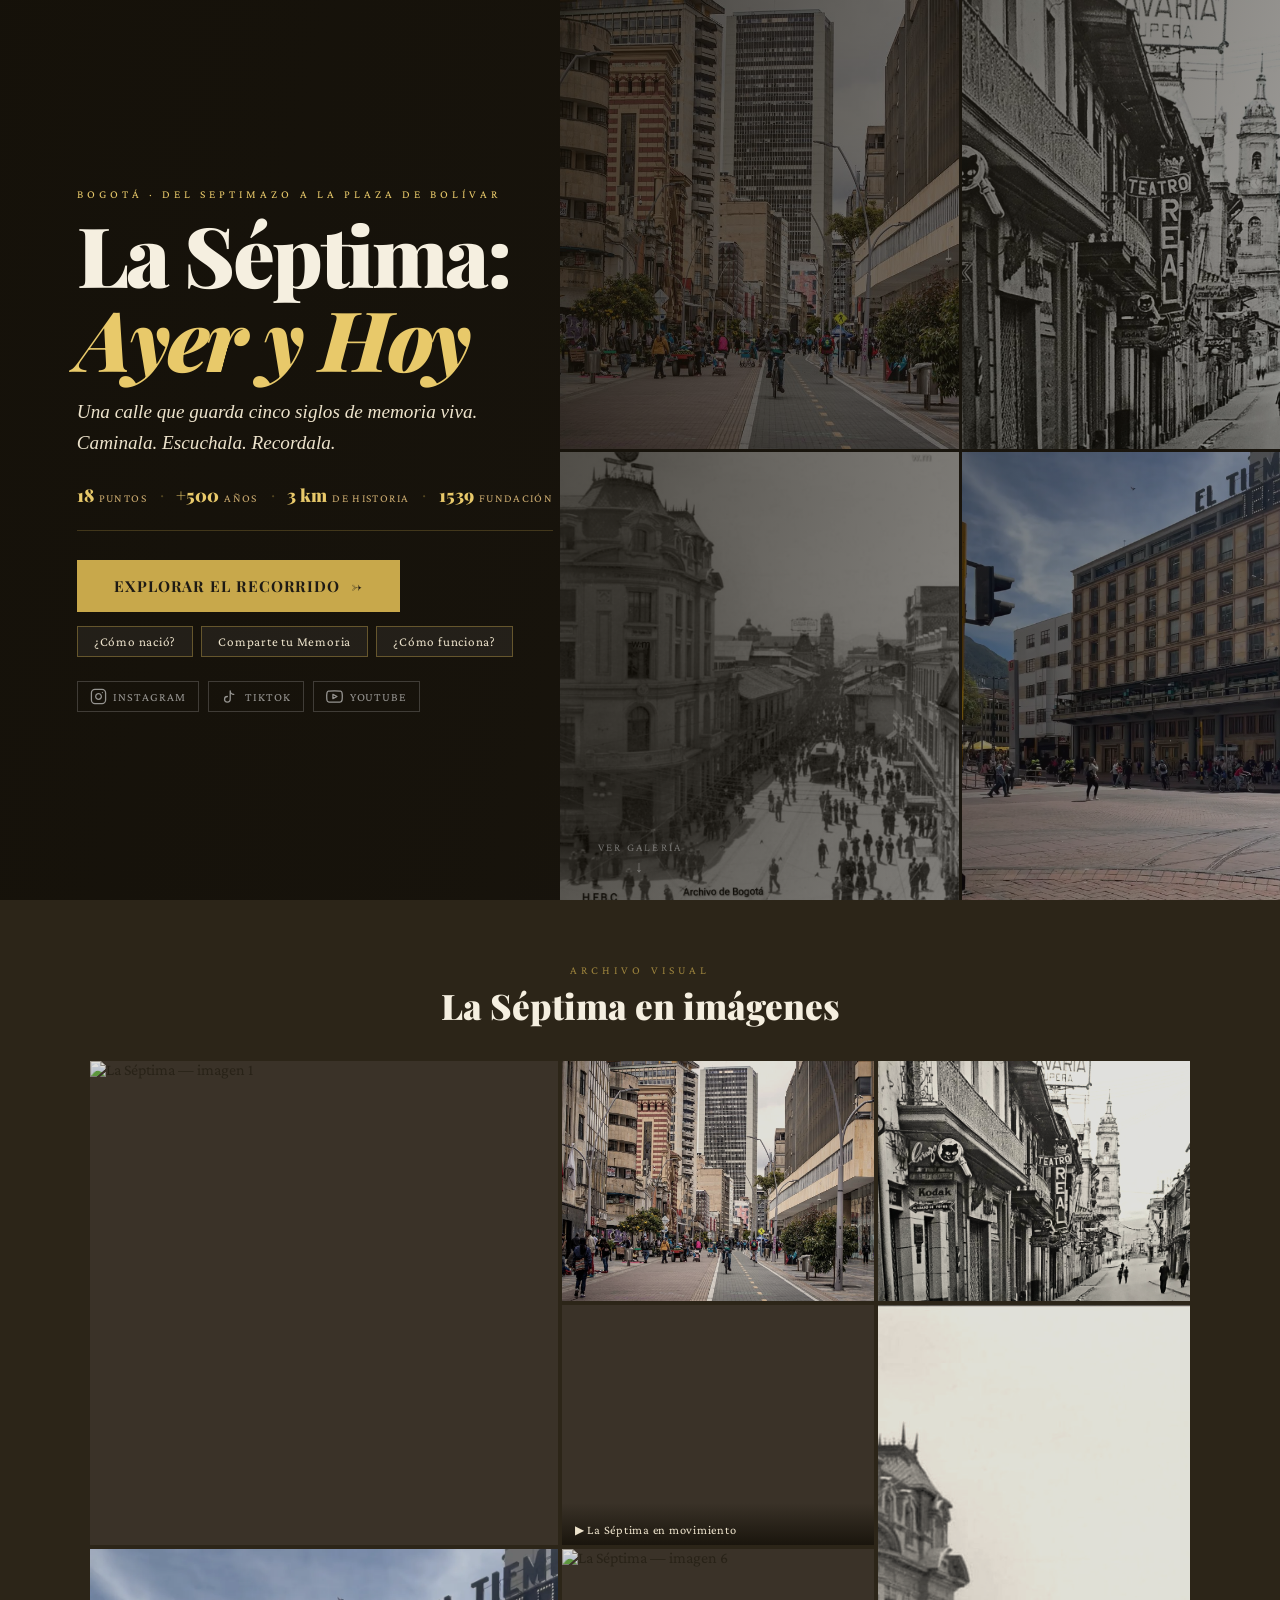
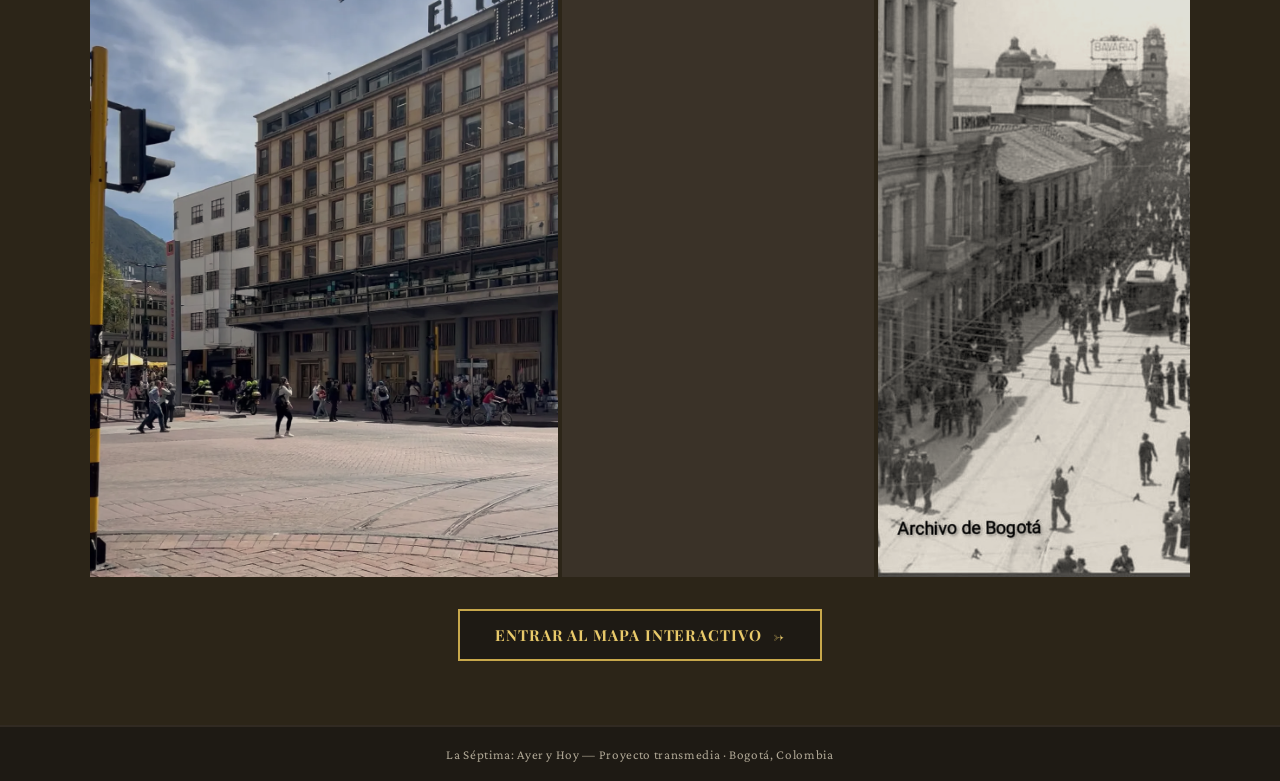
==== commit 16a35261: "hola" ====
--- a/index.html
+++ b/index.html
@@ -4,7 +4,9 @@
   <meta charset="UTF-8" />
   <meta name="viewport" content="width=device-width, initial-scale=1.0" />
   <meta name="description" content="La Séptima: Ayer y Hoy — Recorrido transmedia por la memoria de la Carrera Séptima de Bogotá." />
+  
   <title>La Séptima: Ayer y Hoy</title>
+   <link rel="icon" type="image/png" href="favicon.png">
   <link rel="stylesheet" href="style.css" />
 </head>
 <body class="home-body">
@@ -17,7 +19,6 @@
     <!-- Collage de fondo — reemplaza los src con tus imágenes reales -->
     <div class="hero-collage" aria-hidden="true">
       <!-- IMAGEN 1: cambia img/septima_1.jpg por tu ruta real -->
-      <div class="hc-piece hc-1"><img src="img/septima_1.jpg" alt="" /></div>
       <!-- IMAGEN 2 -->
       <div class="hc-piece hc-2"><img src="img/septima_2.jpg" alt="" /></div>
       <!-- IMAGEN 3 -->
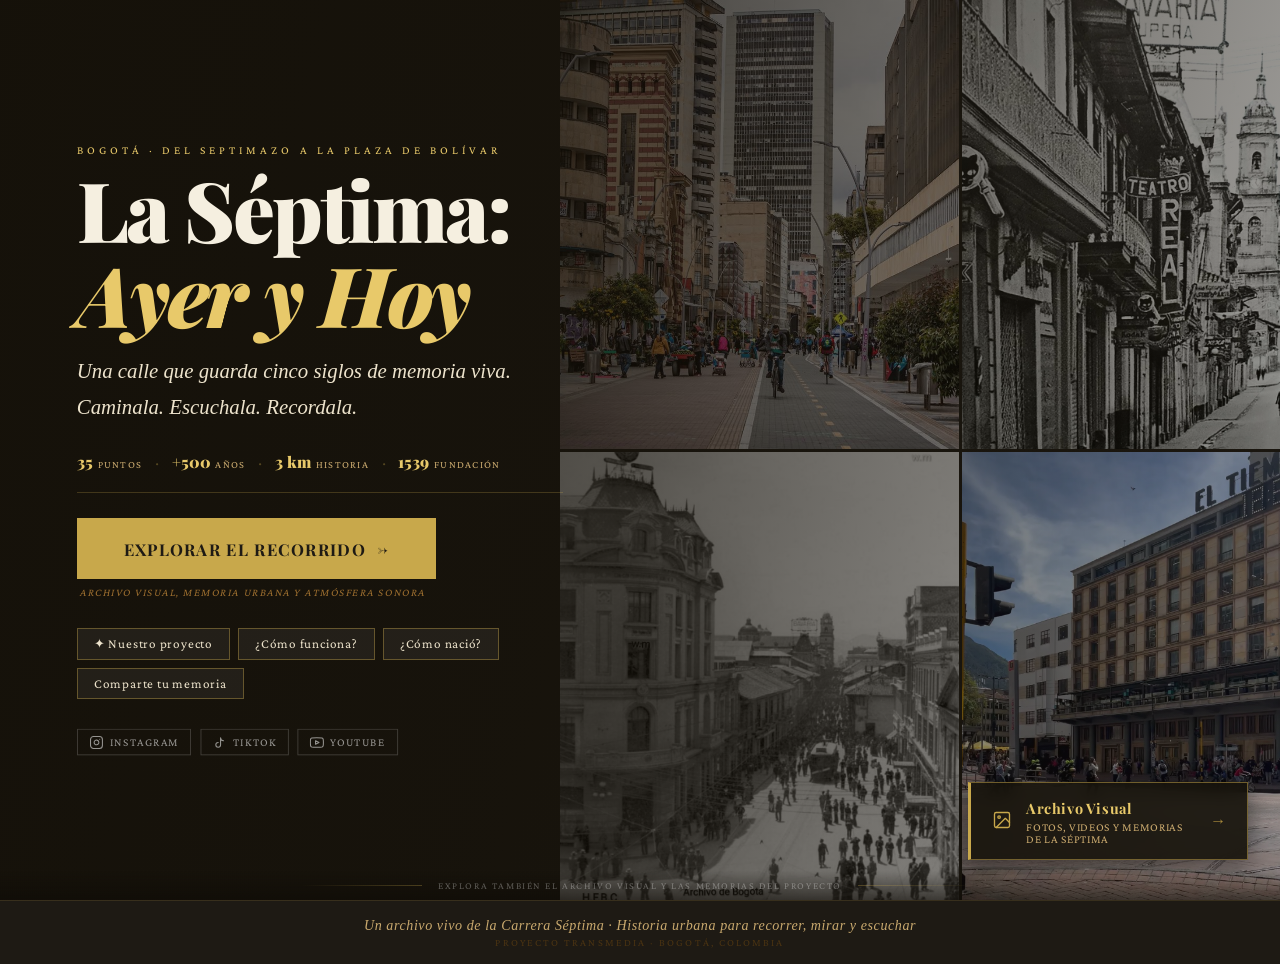
==== commit 3bc80673: "nuevos cambios3" ====
--- a/index.html
+++ b/index.html
@@ -4,37 +4,32 @@
   <meta charset="UTF-8" />
   <meta name="viewport" content="width=device-width, initial-scale=1.0" />
   <meta name="description" content="La Séptima: Ayer y Hoy — Recorrido transmedia por la memoria de la Carrera Séptima de Bogotá." />
-  
   <title>La Séptima: Ayer y Hoy</title>
-   <link rel="icon" type="image/png" href="favicon.png">
+  <link rel="icon" type="image/png" href="favicon.png">
   <link rel="stylesheet" href="style.css" />
 </head>
 <body class="home-body">
 
-  <!-- ============================================================
-       HERO — pantalla completa
-       ============================================================ -->
   <section class="hero" id="hero" aria-label="Portada del proyecto">
 
-    <!-- Collage de fondo — reemplaza los src con tus imágenes reales -->
+    <!-- Collage de fondo con etiquetas narrativas en hover -->
     <div class="hero-collage" aria-hidden="true">
-      <!-- IMAGEN 1: cambia img/septima_1.jpg por tu ruta real -->
-      <!-- IMAGEN 2 -->
-      <div class="hc-piece hc-2"><img src="img/septima_2.jpg" alt="" /></div>
-      <!-- IMAGEN 3 -->
-      <div class="hc-piece hc-3"><img src="img/septima_3.jpg" alt="" /></div>
-      <!-- IMAGEN 4 -->
+      <div class="hc-piece hc-2 hc-labeled" data-label="Bogotá, hoy">
+        <img src="img/septima_2.jpg" alt="" />
+        <span class="hc-tag">Bogotá, hoy</span>
+      </div>
+      <div class="hc-piece hc-3 hc-labeled" data-label="Archivo histórico">
+        <img src="img/septima_3.jpg" alt="" />
+        <span class="hc-tag">Archivo histórico</span>
+      </div>
       <div class="hc-piece hc-4"><img src="img/septima_4.jpg" alt="" /></div>
-      <!-- IMAGEN 5 -->
       <div class="hc-piece hc-5"><img src="img/septima_5.jpg" alt="" /></div>
-      <!-- IMAGEN 6 -->
       <div class="hc-piece hc-6"><img src="img/septima_6.jpg" alt="" /></div>
     </div>
 
-    <!-- Capa de gradiente oscuro sobre el collage -->
     <div class="hero-overlay" aria-hidden="true"></div>
 
-    <!-- Contenido del hero -->
+    <!-- Contenido -->
     <div class="hero-content">
 
       <p class="hero-eyebrow anim-fade anim-delay-1">
@@ -45,155 +40,143 @@
         La Séptima:<br/><em>Ayer y Hoy</em>
       </h1>
 
-      <p class="hero-sub anim-fade-up anim-delay-3">
+      <!-- Subtítulo — más grande y con más interlineado -->
+      <p class="hero-sub hero-sub--enhanced anim-fade-up anim-delay-3">
         Una calle que guarda cinco siglos de memoria viva.<br/>
         Caminala. Escuchala. Recordala.
       </p>
 
-      <!-- Mini estadísticas en línea dentro del hero -->
-      <div class="hero-stats anim-fade anim-delay-4" aria-label="Datos del proyecto">
-        <div class="hs-item"><span class="hs-num">18</span><span class="hs-label">puntos</span></div>
-        <div class="hs-sep" aria-hidden="true">·</div>
+      <!-- Métricas — versión más compacta -->
+      <div class="hero-stats hero-stats--slim anim-fade anim-delay-4">
+        <div class="hs-item"><span class="hs-num">35</span><span class="hs-label">puntos</span></div>
+        <div class="hs-sep">·</div>
         <div class="hs-item"><span class="hs-num">+500</span><span class="hs-label">años</span></div>
-        <div class="hs-sep" aria-hidden="true">·</div>
-        <div class="hs-item"><span class="hs-num">3 km</span><span class="hs-label">de historia</span></div>
-        <div class="hs-sep" aria-hidden="true">·</div>
+        <div class="hs-sep">·</div>
+        <div class="hs-item"><span class="hs-num">3 km</span><span class="hs-label">historia</span></div>
+        <div class="hs-sep">·</div>
         <div class="hs-item"><span class="hs-num">1539</span><span class="hs-label">fundación</span></div>
       </div>
 
-      <!-- Botones de acción -->
+      <!-- BOTÓN PRINCIPAL — más grande, más protagonismo, microanimación dorada -->
       <div class="hero-actions anim-fade-up anim-delay-5">
 
-        <!-- Botón principal → mapa interactivo -->
-        <a href="recorrido.html" class="btn-primary" id="btn-explorar" aria-label="Ir al mapa interactivo">
-          <span>Explorar el Recorrido</span>
-          <span class="btn-arrow" aria-hidden="true">→</span>
-        </a>
-
-        <!-- Botones secundarios (abren modales) -->
+        <div class="btn-explorar-wrap">
+          <a href="intro-recorrido.html" class="btn-primary btn-primary--hero" id="btn-explorar"
+             aria-label="Explorar el recorrido interactivo">
+            <span>Explorar el recorrido</span>
+            <span class="btn-arrow" aria-hidden="true">→</span>
+          </a>
+          <p class="hero-sonora-hint">Archivo visual, memoria urbana y atmósfera sonora</p>
+        </div>
+
+        <!-- Botones secundarios — ordenados por lógica: entender → profundizar → participar -->
         <div class="hero-btns-sec">
+          <!-- Entender el proyecto -->
+          <button class="btn-sec" onclick="abrirModal('modal-proyecto')" aria-label="Qué es este proyecto">
+            ✦ Nuestro proyecto
+          </button>
+          <button class="btn-sec" onclick="abrirModal('modal-guia')" aria-label="Cómo funciona el recorrido">
+            ¿Cómo funciona?
+          </button>
+          <!-- Profundizar -->
           <button class="btn-sec" onclick="abrirModal('modal-origen')" aria-label="Cómo nació la Séptima">
             ¿Cómo nació?
           </button>
+          <!-- Participar -->
           <button class="btn-sec" onclick="abrirModal('modal-memoria')" aria-label="Comparte tu memoria">
-            Comparte tu Memoria
-          </button>
-          <button class="btn-sec" onclick="abrirModal('modal-guia')" aria-label="Cómo funciona el recorrido">
-            ¿Cómo funciona?
-          </button>
-        </div>
-
-      </div>
-
-      <!-- Redes sociales integradas al hero -->
-      <!-- Reemplaza href="#" con tus URLs reales -->
-      <div class="hero-redes anim-fade anim-delay-6" aria-label="Redes sociales">
+            Comparte tu memoria
+          </button>
+        </div>
+
+      </div>
+
+      <!-- Redes sociales — más pequeñas, menos protagonismo -->
+      <div class="hero-redes hero-redes--slim anim-fade anim-delay-6">
         <a href="#" class="red-btn" aria-label="Instagram del proyecto" rel="noopener" target="_blank">
-          <svg xmlns="http://www.w3.org/2000/svg" width="17" height="17" viewBox="0 0 24 24" fill="none" stroke="currentColor" stroke-width="1.8" stroke-linecap="round" stroke-linejoin="round" aria-hidden="true"><rect x="2" y="2" width="20" height="20" rx="5"/><path d="M16 11.37A4 4 0 1 1 12.63 8 4 4 0 0 1 16 11.37z"/><line x1="17.5" y1="6.5" x2="17.51" y2="6.5"/></svg>
+          <svg xmlns="http://www.w3.org/2000/svg" width="15" height="15" viewBox="0 0 24 24" fill="none" stroke="currentColor" stroke-width="1.8" stroke-linecap="round" stroke-linejoin="round"><rect x="2" y="2" width="20" height="20" rx="5"/><path d="M16 11.37A4 4 0 1 1 12.63 8 4 4 0 0 1 16 11.37z"/><line x1="17.5" y1="6.5" x2="17.51" y2="6.5"/></svg>
           Instagram
         </a>
         <a href="#" class="red-btn" aria-label="TikTok del proyecto" rel="noopener" target="_blank">
-          <svg xmlns="http://www.w3.org/2000/svg" width="17" height="17" viewBox="0 0 24 24" fill="none" stroke="currentColor" stroke-width="1.8" stroke-linecap="round" stroke-linejoin="round" aria-hidden="true"><path d="M9 12a4 4 0 1 0 4 4V4a5 5 0 0 0 5 5"/></svg>
+          <svg xmlns="http://www.w3.org/2000/svg" width="15" height="15" viewBox="0 0 24 24" fill="none" stroke="currentColor" stroke-width="1.8" stroke-linecap="round" stroke-linejoin="round"><path d="M9 12a4 4 0 1 0 4 4V4a5 5 0 0 0 5 5"/></svg>
           TikTok
         </a>
         <a href="#" class="red-btn" aria-label="YouTube del proyecto" rel="noopener" target="_blank">
-          <svg xmlns="http://www.w3.org/2000/svg" width="17" height="17" viewBox="0 0 24 24" fill="none" stroke="currentColor" stroke-width="1.8" stroke-linecap="round" stroke-linejoin="round" aria-hidden="true"><path d="M22.54 6.42a2.78 2.78 0 0 0-1.95-1.96C18.88 4 12 4 12 4s-6.88 0-8.59.46a2.78 2.78 0 0 0-1.95 1.96A29 29 0 0 0 1 12a29 29 0 0 0 .46 5.58A2.78 2.78 0 0 0 3.41 19.6C5.12 20 12 20 12 20s6.88 0 8.59-.4a2.78 2.78 0 0 0 1.95-1.96A29 29 0 0 0 23 12a29 29 0 0 0-.46-5.58z"/><polygon points="9.75 15.02 15.5 12 9.75 8.98 9.75 15.02"/></svg>
+          <svg xmlns="http://www.w3.org/2000/svg" width="15" height="15" viewBox="0 0 24 24" fill="none" stroke="currentColor" stroke-width="1.8" stroke-linecap="round" stroke-linejoin="round"><path d="M22.54 6.42a2.78 2.78 0 0 0-1.95-1.96C18.88 4 12 4 12 4s-6.88 0-8.59.46a2.78 2.78 0 0 0-1.95 1.96A29 29 0 0 0 1 12a29 29 0 0 0 .46 5.58A2.78 2.78 0 0 0 3.41 19.6C5.12 20 12 20 12 20s6.88 0 8.59-.4a2.78 2.78 0 0 0 1.95-1.96A29 29 0 0 0 23 12a29 29 0 0 0-.46-5.58z"/><polygon points="9.75 15.02 15.5 12 9.75 8.98 9.75 15.02"/></svg>
           YouTube
         </a>
       </div>
 
     </div><!-- /.hero-content -->
 
-    <!-- Flecha de scroll hacia la galería -->
-    <div class="hero-scroll-hint anim-fade anim-delay-6" aria-hidden="true">
-      <span class="scroll-label">Ver galería</span>
-      <div class="scroll-arrow">↓</div>
+    <!-- CTA Archivo Visual — más grande, más contraste, frase completa -->
+    <a href="galeria.html" class="hero-galeria-cta anim-fade anim-delay-6" aria-label="Ir al archivo visual">
+      <span class="hgc-icon" aria-hidden="true">
+        <svg xmlns="http://www.w3.org/2000/svg" width="20" height="20" viewBox="0 0 24 24" fill="none" stroke="currentColor" stroke-width="1.6" stroke-linecap="round" stroke-linejoin="round"><rect x="3" y="3" width="18" height="18" rx="2"/><circle cx="8.5" cy="8.5" r="1.5"/><polyline points="21 15 16 10 5 21"/></svg>
+      </span>
+      <div class="hgc-text">
+        <span class="hgc-label">Archivo Visual</span>
+        <span class="hgc-sub">Fotos, videos y memorias de la Séptima</span>
+      </div>
+      <span class="hgc-arrow">→</span>
+    </a>
+
+    <!-- Cierre suave del hero -->
+    <div class="hero-footer-hint anim-fade anim-delay-6" aria-hidden="true">
+      <span class="hfh-linea"></span>
+      <span class="hfh-text">Explora también el archivo visual y las memorias del proyecto</span>
+      <span class="hfh-linea"></span>
     </div>
 
   </section><!-- /.hero -->
 
-
-  <!-- ============================================================
-       GALERÍA MOSAICO — sección debajo del hero
-       INSTRUCCIÓN: reemplaza cada src="img/septima_X.jpg" con tu imagen
-       ============================================================ -->
-  <section class="galeria-section" id="galeria" aria-label="Galería visual de la Séptima">
-
-    <div class="galeria-header">
-      <p class="galeria-eyebrow">Archivo visual</p>
-      <h2 class="galeria-titulo">La Séptima en imágenes</h2>
-    </div>
-
-    <div class="galeria-mosaico">
-      <!-- Pieza grande — IMAGEN 1 -->
-      <div class="gm-item gm-grande">
-        <img src="img/septima_1.jpg" alt="La Séptima — imagen 1" loading="lazy" />
-        <div class="gm-caption">Calle Real del Comercio, siglo XIX</div>
-      </div>
-      <!-- IMAGEN 2 -->
-      <div class="gm-item">
-        <img src="img/septima_2.jpg" alt="La Séptima — imagen 2" loading="lazy" />
-        <div class="gm-caption">El Bogotazo, 1948</div>
-      </div>
-      <!-- IMAGEN 3 -->
-      <div class="gm-item">
-        <img src="img/septima_3.jpg" alt="La Séptima — imagen 3" loading="lazy" />
-        <div class="gm-caption">El Septimazo</div>
-      </div>
-      <!-- VIDEO — INSTRUCCIÓN: reemplaza video/septima_video_1.mp4 con tu archivo -->
-      <div class="gm-item gm-video-wrap">
-        <video
-          class="gm-video"
-          src="video/septima_video_1.mp4"
-          muted loop autoplay playsinline preload="metadata"
-          aria-label="Video de la Séptima"
-        ></video>
-        <div class="gm-caption gm-caption--video">▶ La Séptima en movimiento</div>
-      </div>
-      <!-- IMAGEN 4 — vertical -->
-      <div class="gm-item gm-tall">
-        <img src="img/septima_4.jpg" alt="La Séptima — imagen 4" loading="lazy" />
-        <div class="gm-caption">Templos coloniales</div>
-      </div>
-      <!-- IMAGEN 5 -->
-      <div class="gm-item">
-        <img src="img/septima_5.jpg" alt="La Séptima — imagen 5" loading="lazy" />
-        <div class="gm-caption">Plaza de Bolívar hoy</div>
-      </div>
-      <!-- IMAGEN 6 -->
-      <div class="gm-item">
-        <img src="img/septima_6.jpg" alt="La Séptima — imagen 6" loading="lazy" />
-        <div class="gm-caption">Arte urbano</div>
-      </div>
-    </div>
-
-    <div class="galeria-cta">
-      <a href="recorrido.html" class="btn-primary btn-primary--dark">
-        <span>Entrar al mapa interactivo</span>
-        <span class="btn-arrow" aria-hidden="true">→</span>
-      </a>
-    </div>
-
-  </section>
-
-
-  <!-- ============================================================
-       FOOTER
-       ============================================================ -->
-  <footer class="site-footer">
-    <p>La Séptima: Ayer y Hoy &mdash; Proyecto transmedia · Bogotá, Colombia</p>
+  <!-- Pie de página editorial -->
+  <footer class="home-footer" aria-label="Pie de página">
+    <p class="home-footer-frase">Un archivo vivo de la Carrera Séptima · Historia urbana para recorrer, mirar y escuchar</p>
+    <p class="home-footer-copy">Proyecto transmedia · Bogotá, Colombia</p>
   </footer>
 
 
   <!-- ============================================================
        MODALES
-       Cada modal tiene: backdrop (clic cierra), modal-box, botón ✕
        ============================================================ -->
 
-  <!-- MODAL: ¿Cómo nació la Séptima? -->
+  <!-- MODAL: Nuestro proyecto -->
+  <div id="modal-proyecto" class="modal" role="dialog" aria-modal="true" aria-labelledby="mproy-title">
+    <div class="modal-backdrop" onclick="cerrarModal('modal-proyecto')"></div>
+    <div class="modal-box modal-box--proyecto">
+      <button class="modal-close" onclick="cerrarModal('modal-proyecto')" aria-label="Cerrar">✕</button>
+      <div class="modal-header">
+        <p class="modal-eyebrow">Narrativa transmedia · Bogotá, Colombia</p>
+        <h2 class="modal-title" id="mproy-title">Nuestro proyecto</h2>
+        <p class="modal-sub">Un recorrido digital por la memoria urbana de la Carrera Séptima.</p>
+      </div>
+      <div class="modal-body modal-body--proyecto">
+        <div class="proyecto-intro">
+          <p><strong>La Séptima: Ayer y Hoy</strong> es un proyecto de narrativa transmedia que explora la memoria histórica, social y urbana de la Carrera Séptima de Bogotá, desde la zona del Septimazo hasta la Plaza de Bolívar. A través de mapas, imágenes, relatos, archivos y recorridos digitales, el proyecto busca conectar el pasado y el presente de una de las calles más emblemáticas de la ciudad.</p>
+          <p>Más que un recorrido, esta experiencia propone una forma de <em>mirar Bogotá</em>: reconocer sus huellas, sus conflictos, sus transformaciones y las memorias que siguen vivas en sus edificios, plazas y esquinas. Está pensado especialmente para públicos jóvenes, con el fin de acercar la historia urbana a nuevas formas de exploración digital, sensible e interactiva.</p>
+        </div>
+        <div class="proyecto-pilares">
+          <div class="pilar"><div class="pilar-icon">🗺️</div><h3>Mapa interactivo</h3><p>35 hitos históricos georreferenciados con texto, imágenes y datos curiosos, navegables desde el mapa y desde Street View.</p></div>
+          <div class="pilar"><div class="pilar-icon">📷</div><h3>Archivo visual</h3><p>Fotografías antiguas y actuales, videos del recorrido y comparativas entre el ayer y el hoy de cada punto emblemático.</p></div>
+          <div class="pilar"><div class="pilar-icon">🏙️</div><h3>Memoria viva</h3><p>Una sección para que la comunidad comparta sus propios recuerdos de la Séptima, construyendo un archivo colectivo y participativo.</p></div>
+          <div class="pilar"><div class="pilar-icon">🎵</div><h3>Atmósfera sonora</h3><p>Playlist ambiental con música tradicional bogotana que acompaña el recorrido y sitúa al usuario en el espíritu de la calle.</p></div>
+        </div>
+        <div class="proyecto-cita">
+          <blockquote>La Séptima no se recorre: se recuerda.</blockquote>
+          <p class="proyecto-cita-sub">Este proyecto es una invitación a construir memoria viva de Bogotá, capa por capa, cuadra por cuadra.</p>
+        </div>
+      </div>
+      <div class="modal-footer-cta">
+        <a href="intro-recorrido.html" class="btn-primary">Comenzar el recorrido →</a>
+        <a href="galeria.html" class="btn-primary btn-primary--dark">Ver archivo visual →</a>
+      </div>
+    </div>
+  </div>
+
+  <!-- MODAL: ¿Cómo nació? -->
   <div id="modal-origen" class="modal" role="dialog" aria-modal="true" aria-labelledby="mo-title">
     <div class="modal-backdrop" onclick="cerrarModal('modal-origen')"></div>
-    <div class="modal-box modal-box--hist">
+    <div class="modal-box modal-box--origen">
       <button class="modal-close" onclick="cerrarModal('modal-origen')" aria-label="Cerrar">✕</button>
       <div class="modal-header">
         <p class="modal-eyebrow">Contexto histórico</p>
@@ -202,8 +185,8 @@
       <div class="modal-body modal-cols">
         <div class="mc-texto">
           <p>Antes de llamarse Carrera Séptima, esta vía era la <strong>Calle Real del Comercio</strong>, el eje central de la ciudad que los españoles fundaron en 1538. Fue ruta de procesiones, mercados, entierros de Estado y entradas triunfales.</p>
-          <p>Con la independencia de 1810 y la modernización del siglo XIX, la calle fue renombrada y ensanchada. El <strong>tranvía eléctrico en 1910</strong> la convirtió en el corredor más moderno del país: cafés literarios, hoteles de lujo y librerías definieron su perfil.</p>
-          <p>En el siglo XX, el <strong>Bogotazo de 1948</strong> y la violencia política transformaron radicalmente su fisonomía. Hoy la Séptima es a la vez memoria y espejo: refleja todo lo que Bogotá ha sido y sigue siendo.</p>
+          <p>Con la independencia de 1810 y la modernización del siglo XIX, la calle fue renombrada y ensanchada. El <strong>tranvía eléctrico en 1910</strong> la convirtió en el corredor más moderno del país.</p>
+          <p>En el siglo XX, el <strong>Bogotazo de 1948</strong> transformó radicalmente su fisonomía. Hoy la Séptima es a la vez memoria y espejo.</p>
         </div>
         <ul class="modal-timeline">
           <li><span class="tl-year">Siglo XVI</span><span class="tl-event">Calle Real del Comercio. Eje de la ciudad colonial española.</span></li>
@@ -218,42 +201,28 @@
     </div>
   </div>
 
-  <!-- MODAL: Comparte tu Memoria -->
+  <!-- MODAL: Comparte tu memoria -->
   <div id="modal-memoria" class="modal" role="dialog" aria-modal="true" aria-labelledby="mm-title">
     <div class="modal-backdrop" onclick="cerrarModal('modal-memoria')"></div>
     <div class="modal-box modal-box--memoria">
       <button class="modal-close" onclick="cerrarModal('modal-memoria')" aria-label="Cerrar">✕</button>
       <div class="modal-header">
         <p class="modal-eyebrow">Archivo Vivo · Proyecto Transmedia</p>
-        <h2 class="modal-title" id="mm-title">Comparte tu Memoria</h2>
+        <h2 class="modal-title" id="mm-title">Comparte tu memoria</h2>
         <p class="modal-sub">La Séptima también es tuya. Tu historia, tu imagen, tu recuerdo de esta calle hace parte del archivo vivo de Bogotá.</p>
       </div>
       <div class="modal-body">
-        <!-- Formulario visual — conectar a backend cuando esté listo -->
         <div class="mem-form">
           <div class="mem-row">
-            <div class="mem-group">
-              <label for="mem-nombre">Tu nombre</label>
-              <input type="text" id="mem-nombre" name="nombre" placeholder="¿Cómo te llamas?" autocomplete="off" />
-            </div>
-            <div class="mem-group">
-              <label for="mem-lugar">Lugar recordado</label>
-              <input type="text" id="mem-lugar" name="lugar" placeholder="ej. Parque Santander…" autocomplete="off" />
-            </div>
+            <div class="mem-group"><label for="mem-nombre">Tu nombre</label><input type="text" id="mem-nombre" placeholder="¿Cómo te llamas?" autocomplete="off" /></div>
+            <div class="mem-group"><label for="mem-lugar">Lugar recordado</label><input type="text" id="mem-lugar" placeholder="ej. Parque Santander…" autocomplete="off" /></div>
           </div>
-          <div class="mem-group">
-            <label for="mem-historia">Tu historia</label>
-            <textarea id="mem-historia" name="historia" placeholder="Cuéntanos qué pasó, qué viste, qué sentiste en la Séptima…"></textarea>
-          </div>
-          <div class="mem-group">
-            <label>Imagen (opcional)</label>
-            <div class="mem-upload" role="button" tabindex="0" aria-label="Subir imagen">
-              <span class="mem-upload-icon">📷</span>
-              <span>Arrastra una foto o haz clic aquí</span>
-            </div>
+          <div class="mem-group"><label for="mem-historia">Tu historia</label><textarea id="mem-historia" placeholder="Cuéntanos qué pasó, qué viste, qué sentiste en la Séptima…"></textarea></div>
+          <div class="mem-group"><label>Imagen (opcional)</label>
+            <div class="mem-upload" role="button" tabindex="0"><span class="mem-upload-icon">📷</span><span>Arrastra una foto o haz clic aquí</span></div>
           </div>
           <div class="mem-footer">
-            <button type="button" class="btn-primary">Compartir mi Memoria ✦</button>
+            <button type="button" class="btn-primary">Compartir mi memoria ✦</button>
             <p class="mem-nota">* Próximamente las memorias aparecerán en el mapa.</p>
           </div>
         </div>
@@ -261,7 +230,7 @@
     </div>
   </div>
 
-  <!-- MODAL: ¿Cómo funciona el recorrido? -->
+  <!-- MODAL: ¿Cómo funciona? -->
   <div id="modal-guia" class="modal" role="dialog" aria-modal="true" aria-labelledby="mg-title">
     <div class="modal-backdrop" onclick="cerrarModal('modal-guia')"></div>
     <div class="modal-box modal-box--guia">
@@ -272,84 +241,44 @@
       </div>
       <div class="modal-body">
         <div class="guia-grid">
-          <div class="guia-card">
-            <div class="guia-icon">🗺️</div>
-            <h3>Explorar el mapa</h3>
-            <p>Haz clic en cualquier <strong>pin dorado</strong> sobre el mapa para abrir la historia de ese lugar. Usa el panel lateral para ver todos los puntos.</p>
-          </div>
-          <div class="guia-card">
-            <div class="guia-icon">📍</div>
-            <h3>Los puntos históricos</h3>
-            <p>Cada punto incluye texto histórico, dato curioso, fuente y galería de imágenes. Navega con los botones Anterior y Siguiente.</p>
-          </div>
-          <div class="guia-card">
-            <div class="guia-icon">🚶</div>
-            <h3>Street View</h3>
-            <p>Arrastra el muñequito naranja al mapa para recorrer la calle virtualmente. Los marcadores dorados seguirán visibles.</p>
-          </div>
-          <div class="guia-card">
-            <div class="guia-icon">🎵</div>
-            <h3>Playlist del recorrido</h3>
-            <p>Al entrar al mapa se activa música ambiental. Usa el control flotante (esquina inferior derecha) para pausar o cambiar canción.</p>
-          </div>
-          <div class="guia-card">
-            <div class="guia-icon">📱</div>
-            <h3>En móvil</h3>
-            <p>El mapa funciona en teléfono y tablet. Para mejor experiencia en Street View, rota a modo horizontal.</p>
-          </div>
-          <div class="guia-card">
-            <div class="guia-icon">✦</div>
-            <h3>Empieza aquí</h3>
-            <p>El recorrido va del <strong>Septimazo</strong> (punto 1) hasta la <strong>Plaza de Bolívar</strong> (punto 18).</p>
-          </div>
+          <div class="guia-card"><div class="guia-icon">🗺️</div><h3>Explorar el mapa</h3><p>Haz clic en cualquier <strong>pin dorado</strong> para abrir la historia de ese lugar. Usa el panel lateral para ver todos los puntos.</p></div>
+          <div class="guia-card"><div class="guia-icon">✦</div><h3>Puntos históricos</h3><p>Cada marcador con estrella y número incluye texto histórico, dato curioso, fuente y galería. Navega con Anterior / Siguiente.</p></div>
+          <div class="guia-card"><div class="guia-icon">🚶</div><h3>Street View</h3><p>Arrastra el muñequito naranja al mapa para recorrer la calle. Frases narrativas grandes aparecerán al explorar.</p></div>
+          <div class="guia-card"><div class="guia-icon">🎵</div><h3>Atmósfera sonora</h3><p>Al entrar al mapa se activa música ambiental. Controla el volumen con el deslizador en el reproductor flotante.</p></div>
+          <div class="guia-card"><div class="guia-icon">📱</div><h3>En móvil</h3><p>El mapa funciona en teléfono y tablet. Para mejor experiencia en Street View, rota a modo horizontal.</p></div>
+          <div class="guia-card"><div class="guia-icon">📷</div><h3>Archivo visual</h3><p>Explora la galería de fotos y videos históricos en la sección <strong>Archivo Visual</strong>, accesible desde la portada.</p></div>
         </div>
       </div>
       <div class="modal-footer-cta">
-        <a href="recorrido.html" class="btn-primary">Comenzar el Recorrido →</a>
-      </div>
-    </div>
-  </div>
-
-  <!-- ============================================================
-       SCRIPTS
-       ============================================================ -->
+        <a href="intro-recorrido.html" class="btn-primary">Comenzar el recorrido →</a>
+      </div>
+    </div>
+  </div>
+
   <script>
-    /* ── Modales ─────────────────────────────────────────────── */
     function abrirModal(id) {
       const m = document.getElementById(id);
       if (!m) return;
       m.classList.add('modal--open');
       document.body.style.overflow = 'hidden';
-      // Foco al modal para accesibilidad
-      const firstBtn = m.querySelector('button, a, input');
-      if (firstBtn) setTimeout(() => firstBtn.focus(), 50);
+      const first = m.querySelector('button, a, input');
+      if (first) setTimeout(() => first.focus(), 50);
     }
-
     function cerrarModal(id) {
       const m = document.getElementById(id);
       if (!m) return;
       m.classList.remove('modal--open');
       document.body.style.overflow = '';
     }
-
-    // Cerrar con Escape
     document.addEventListener('keydown', e => {
       if (e.key === 'Escape') {
-        document.querySelectorAll('.modal--open').forEach(m => {
-          m.classList.remove('modal--open');
-        });
+        document.querySelectorAll('.modal--open').forEach(m => m.classList.remove('modal--open'));
         document.body.style.overflow = '';
       }
     });
-
-    /* ── Marca inicio de playlist al ir al recorrido ─────────── */
     document.addEventListener('DOMContentLoaded', () => {
       const btn = document.getElementById('btn-explorar');
-      if (btn) {
-        btn.addEventListener('click', () => {
-          sessionStorage.setItem('iniciarPlaylist', '1');
-        });
-      }
+      if (btn) btn.addEventListener('click', () => sessionStorage.setItem('iniciarPlaylist','1'));
     });
   </script>
 
--- a/style.css
+++ b/style.css
@@ -1233,3 +1233,653 @@
 
   .playlist-player { min-width: auto; right: 0.5rem; bottom: 0.5rem; }
 }
+
+/* ================================================================
+   INDEX — BOTÓN PRINCIPAL MEJORADO
+   ================================================================ */
+.btn-primary--hero {
+  padding: 1.1rem 2.8rem;
+  font-size: 1.02rem;
+  letter-spacing: 0.08em;
+  box-shadow: 0 0 0 0 rgba(200,168,75,0);
+  transition: all 0.3s ease, box-shadow 0.4s ease;
+}
+.btn-primary--hero:hover {
+  box-shadow: 0 0 28px rgba(200,168,75,0.38), 0 0 8px rgba(200,168,75,0.2);
+  border-color: var(--gold-light);
+}
+@keyframes goldPulse {
+  0%, 100% { box-shadow: 0 0 0 0 rgba(200,168,75,0); }
+  50%       { box-shadow: 0 0 22px rgba(200,168,75,0.3); }
+}
+.btn-primary--hero { animation: goldPulse 3.5s ease infinite; }
+.btn-primary--hero:hover { animation: none; }
+
+.btn-explorar-wrap {
+  display: flex;
+  flex-direction: column;
+  gap: 0.4rem;
+  margin-bottom: 1rem;
+}
+
+.hero-sonora-hint {
+  font-size: 0.68rem;
+  letter-spacing: 0.14em;
+  text-transform: uppercase;
+  color: var(--sepia);
+  font-style: italic;
+  padding-left: 0.2rem;
+}
+
+/* Subtítulo mejorado */
+.hero-sub--enhanced {
+  font-size: clamp(1.05rem, 2vw, 1.3rem);
+  line-height: 1.75;
+  opacity: 0.95;
+  margin-bottom: 1.6rem;
+}
+
+/* Métricas más compactas */
+.hero-stats--slim {
+  font-size: 0.92rem;
+  margin-bottom: 1.6rem;
+  padding-bottom: 1.2rem;
+}
+.hero-stats--slim .hs-num { font-size: 0.98rem; }
+.hero-stats--slim .hs-label { font-size: 0.65rem; }
+
+/* Redes más discretas */
+.hero-redes--slim {
+  margin-top: 0.3rem;
+  opacity: 0.72;
+  transform: scale(0.95);
+  transform-origin: left center;
+}
+.hero-redes--slim:hover { opacity: 1; }
+
+/* Etiquetas narrativas en collage */
+.hc-labeled { position: relative; }
+.hc-tag {
+  position: absolute;
+  bottom: 0.5rem;
+  left: 0.6rem;
+  background: rgba(14,11,6,0.8);
+  color: var(--gold-light);
+  font-size: 0.62rem;
+  letter-spacing: 0.2em;
+  text-transform: uppercase;
+  padding: 0.18rem 0.5rem;
+  border-left: 2px solid var(--gold);
+  opacity: 0;
+  transform: translateY(4px);
+  transition: opacity 0.3s, transform 0.3s;
+  pointer-events: none;
+  font-family: var(--font-ui);
+}
+.hc-labeled:hover .hc-tag {
+  opacity: 1;
+  transform: translateY(0);
+}
+
+/* CTA Galería mejorado */
+.hero-galeria-cta {
+  position: absolute;
+  bottom: 2.5rem;
+  right: 2rem;
+  z-index: 3;
+  display: flex;
+  align-items: center;
+  gap: 0.9rem;
+  padding: 0.9rem 1.3rem;
+  background: rgba(20, 16, 8, 0.88);
+  border: 1px solid rgba(200,168,75,0.5);
+  border-left: 3px solid var(--gold);
+  color: var(--cream-dark);
+  text-decoration: none;
+  backdrop-filter: blur(8px);
+  transition: all 0.28s ease;
+  max-width: 280px;
+  box-shadow: 0 4px 24px rgba(0,0,0,0.5);
+}
+.hero-galeria-cta:hover {
+  background: rgba(200,168,75,0.18);
+  border-color: var(--gold-light);
+  color: var(--cream);
+}
+.hgc-icon { color: var(--gold); flex-shrink: 0; }
+.hgc-text { display: flex; flex-direction: column; gap: 0.18rem; }
+.hgc-label {
+  font-family: var(--font-display);
+  font-size: 0.9rem;
+  font-weight: 700;
+  color: var(--gold-light);
+  letter-spacing: 0.04em;
+}
+.hgc-sub {
+  font-size: 0.72rem;
+  letter-spacing: 0.06em;
+  color: var(--sepia-light);
+  text-transform: uppercase;
+}
+.hgc-arrow { color: var(--gold-dim); font-size: 1rem; transition: transform 0.25s; }
+.hero-galeria-cta:hover .hgc-arrow { transform: translateX(4px); }
+
+/* Cierre suave del hero */
+.hero-footer-hint {
+  position: absolute;
+  bottom: 0;
+  left: 0;
+  right: 0;
+  z-index: 3;
+  display: flex;
+  align-items: center;
+  justify-content: center;
+  gap: 1rem;
+  padding: 0.55rem 2rem;
+  background: linear-gradient(to top, rgba(14,11,6,0.6) 0%, transparent 100%);
+}
+.hfh-linea {
+  flex: 1;
+  max-width: 120px;
+  height: 1px;
+  background: linear-gradient(to right, transparent, rgba(200,168,75,0.3));
+}
+.hfh-linea:last-child { background: linear-gradient(to left, transparent, rgba(200,168,75,0.3)); }
+.hfh-text {
+  font-size: 0.62rem;
+  letter-spacing: 0.16em;
+  text-transform: uppercase;
+  color: rgba(255,255,255,0.3);
+  white-space: nowrap;
+}
+
+/* Pie de página editorial de la home */
+.home-footer {
+  background: var(--charcoal);
+  border-top: 1px solid rgba(200,168,75,0.15);
+  text-align: center;
+  padding: 1rem 1.5rem;
+  display: flex;
+  flex-direction: column;
+  gap: 0.2rem;
+}
+.home-footer-frase {
+  font-family: var(--font-accent);
+  font-style: italic;
+  font-size: 0.88rem;
+  color: var(--sepia-light);
+  letter-spacing: 0.04em;
+}
+.home-footer-copy {
+  font-size: 0.65rem;
+  letter-spacing: 0.2em;
+  text-transform: uppercase;
+  color: var(--sepia-dark);
+  opacity: 0.7;
+}
+
+/* Modal proyecto */
+.modal-box--proyecto { max-width: 820px; }
+.modal-body--proyecto { display: flex; flex-direction: column; gap: 2rem; }
+.proyecto-intro p { font-size: 0.96rem; line-height: 1.82; color: var(--cream-mid); margin-bottom: 0.9rem; font-weight: 300; }
+.proyecto-intro p:last-child { margin-bottom: 0; }
+.proyecto-intro em { font-style: italic; color: var(--sepia-light); }
+.proyecto-intro strong { color: var(--cream); font-weight: 600; }
+.proyecto-pilares { display: grid; grid-template-columns: 1fr 1fr; gap: 1rem; }
+.pilar { background: rgba(255,255,255,0.025); border: 1px solid rgba(200,168,75,0.14); border-top: 2px solid var(--gold); padding: 1rem 1.2rem; transition: background 0.2s; }
+.pilar:hover { background: rgba(200,168,75,0.06); }
+.pilar-icon { font-size: 1.4rem; margin-bottom: 0.5rem; }
+.pilar h3 { font-family: var(--font-display); font-size: 0.88rem; font-weight: 700; color: var(--gold-light); margin-bottom: 0.35rem; }
+.pilar p { font-size: 0.83rem; line-height: 1.6; color: var(--cream-dark); opacity: 0.85; }
+.proyecto-cita { border-left: 3px solid var(--gold); padding: 0.6rem 1.5rem; background: rgba(200,168,75,0.05); }
+.proyecto-cita blockquote { font-family: var(--font-accent); font-style: italic; font-size: 1.05rem; color: var(--gold-light); line-height: 1.5; margin-bottom: 0.4rem; }
+.proyecto-cita blockquote::before { content: '"'; }
+.proyecto-cita blockquote::after  { content: '"'; }
+.proyecto-cita-sub { font-size: 0.84rem; color: var(--sepia-light); font-style: italic; }
+.modal-footer-cta { padding: 0 2rem 1.8rem; display: flex; gap: 0.7rem; flex-wrap: wrap; justify-content: flex-end; border-top: 1px solid rgba(200,168,75,0.12); padding-top: 1.2rem; margin-top: 0.5rem; }
+
+/* ================================================================
+   INTRO RECORRIDO — COMPACTO (todo en pantalla, sin scroll)
+   ================================================================ */
+.intro-body {
+  background: var(--charcoal);
+  height: 100vh;
+  overflow: hidden;
+  display: flex;
+  flex-direction: column;
+}
+
+.intro-nav {
+  display: flex;
+  align-items: center;
+  justify-content: space-between;
+  padding: 0 clamp(1.2rem, 4vw, 3rem);
+  height: 50px;
+  flex-shrink: 0;
+  background: var(--ink);
+  border-bottom: 2px solid var(--gold);
+}
+.intro-nav-logo {
+  font-family: var(--font-display);
+  font-size: 0.95rem;
+  font-weight: 700;
+  color: var(--gold-light);
+  text-decoration: none;
+}
+.intro-nav-logo em { font-weight: 400; font-style: italic; color: var(--sepia-light); }
+.intro-nav-back {
+  font-family: var(--font-ui);
+  font-size: 0.75rem;
+  letter-spacing: 0.08em;
+  text-transform: uppercase;
+  color: var(--sepia-light);
+  text-decoration: none;
+  border: 1px solid rgba(200,168,75,0.25);
+  padding: 0.28rem 0.75rem;
+  transition: all 0.2s;
+}
+.intro-nav-back:hover { border-color: var(--gold); color: var(--gold-light); }
+
+.intro-main--compact {
+  flex: 1;
+  overflow: hidden;
+  padding: clamp(0.8rem, 2vw, 1.5rem) clamp(1.2rem, 4vw, 3rem);
+  display: flex;
+  flex-direction: column;
+  position: relative;
+}
+
+.intro-grid--compact {
+  display: grid;
+  grid-template-columns: 1fr 1fr;
+  gap: clamp(1.2rem, 3vw, 2.5rem);
+  align-items: center;
+  height: 100%;
+  max-width: 1200px;
+  margin: 0 auto;
+  width: 100%;
+}
+
+/* Video — compacto */
+.intro-video-col {
+  display: flex;
+  flex-direction: column;
+  gap: 0.4rem;
+}
+.intro-video-wrap {
+  position: relative;
+  aspect-ratio: 4/3;
+  background: var(--charcoal-mid);
+  overflow: hidden;
+  max-height: calc(100vh - 50px - 3rem - 1.5rem);
+}
+.intro-video { width: 100%; height: 100%; object-fit: cover; }
+.intro-video-placeholder {
+  position: absolute; inset: 0; background: var(--charcoal-mid);
+  display: flex; align-items: center; justify-content: center;
+  opacity: 0; pointer-events: none; transition: opacity 0.3s;
+}
+.ivp-inner { text-align: center; color: var(--sepia-light); }
+.ivp-icon { font-size: 2rem; opacity: 0.35; display: block; margin-bottom: 0.4rem; }
+.ivp-inner p { font-family: var(--font-accent); font-style: italic; font-size: 0.85rem; opacity: 0.6; }
+.intro-video-frame {
+  position: absolute; inset: 0;
+  border: 1px solid rgba(200,168,75,0.28);
+  pointer-events: none;
+  box-shadow: inset 0 0 0 4px rgba(200,168,75,0.06), 0 8px 40px rgba(0,0,0,0.6);
+}
+.intro-video-credit {
+  font-size: 0.65rem; letter-spacing: 0.12em; text-transform: uppercase;
+  color: var(--sepia); text-align: center;
+}
+
+/* Texto — compacto */
+.intro-texto-col {
+  display: flex;
+  flex-direction: column;
+  justify-content: center;
+  gap: 0;
+}
+
+.intro-eyebrow {
+  font-size: 0.65rem; letter-spacing: 0.32em; text-transform: uppercase;
+  color: var(--gold-dim); margin-bottom: 0.5rem;
+}
+
+.intro-titulo {
+  font-family: var(--font-display);
+  font-size: clamp(1.5rem, 3vw, 2.4rem);
+  font-weight: 900;
+  color: var(--cream);
+  line-height: 1.05;
+  letter-spacing: -0.02em;
+  margin-bottom: 0.65rem;
+}
+
+.intro-separador {
+  display: flex; align-items: center; gap: 0.7rem; margin-bottom: 0.75rem;
+}
+.intro-separador span { color: var(--gold); font-size: 0.85rem; }
+.intro-separador::before, .intro-separador::after {
+  content: ''; flex: 1; height: 1px;
+  background: linear-gradient(to right, var(--gold), transparent);
+  opacity: 0.3;
+}
+
+.intro-parrafo--compact {
+  font-size: 0.88rem;
+  line-height: 1.7;
+  color: var(--cream-mid);
+  margin-bottom: 0.8rem;
+  font-weight: 300;
+}
+.intro-parrafo--compact strong { color: var(--cream); font-weight: 600; }
+
+.intro-lista--compact {
+  list-style: none;
+  display: flex;
+  flex-direction: column;
+  gap: 0.35rem;
+  margin-bottom: 0.85rem;
+}
+.intro-lista--compact li {
+  display: flex; align-items: flex-start; gap: 0.55rem;
+  font-size: 0.83rem; color: var(--cream-dark); line-height: 1.4;
+}
+.il-icon { color: var(--gold); font-size: 0.62rem; flex-shrink: 0; margin-top: 0.28rem; }
+.intro-lista--compact strong { color: var(--cream); font-weight: 600; }
+
+.intro-ruta--compact {
+  display: flex; align-items: center; gap: 0;
+  margin-bottom: 0.85rem;
+  background: rgba(200,168,75,0.05);
+  border: 1px solid rgba(200,168,75,0.15);
+  padding: 0.55rem 0.9rem;
+}
+.ruta-inicio, .ruta-fin {
+  display: flex; align-items: center; gap: 0.4rem;
+  font-family: var(--font-display); font-size: 0.78rem; font-weight: 700; color: var(--cream); white-space: nowrap;
+}
+.ruta-dot { color: var(--gold); font-size: 0.58rem; }
+.ruta-linea {
+  flex: 1; height: 1px; margin: 0 0.6rem;
+  background: repeating-linear-gradient(to right, var(--gold) 0, var(--gold) 4px, transparent 4px, transparent 10px);
+  opacity: 0.38;
+}
+
+.btn-intro {
+  padding: 0.85rem 2rem;
+  font-size: 0.92rem;
+  width: fit-content;
+  box-shadow: 0 4px 24px rgba(200,168,75,0.2);
+}
+
+.intro-nota {
+  margin-top: 0.5rem;
+  font-size: 0.65rem; letter-spacing: 0.1em; text-transform: uppercase;
+  color: var(--sepia); font-style: italic;
+}
+
+.intro-bg-ornament {
+  position: absolute; bottom: -10%; right: -5%;
+  width: 35vw; height: 35vw; border-radius: 50%;
+  background: radial-gradient(circle, rgba(200,168,75,0.04) 0%, transparent 70%);
+  pointer-events: none; z-index: 0;
+}
+
+/* ================================================================
+   STREET VIEW — FRASES GRANDES MUSEOGRÁFICAS (efecto 3D)
+   ================================================================ */
+@keyframes svEntrada {
+  from { opacity: 0; transform: translateX(-50%) translateY(20px) perspective(600px) rotateX(8deg); }
+  to   { opacity: 1; transform: translateX(-50%) translateY(0)    perspective(600px) rotateX(8deg); }
+}
+
+#sv-frase-grande {
+  position: absolute;
+  bottom: 5rem;
+  left: 50%;
+  z-index: 800;
+  pointer-events: none;
+  animation: svEntrada 0.8s cubic-bezier(0.25,0.46,0.45,0.94) forwards;
+}
+
+.svf-panel {
+  background: rgba(10, 8, 4, 0.88);
+  border-top: 3px solid var(--gold);
+  border-bottom: 1px solid rgba(200,168,75,0.25);
+  padding: 1rem 2.5rem 1.1rem;
+  backdrop-filter: blur(10px);
+  min-width: 400px;
+  max-width: min(680px, 90vw);
+  box-shadow:
+    0 -4px 30px rgba(200,168,75,0.12),
+    0 20px 60px rgba(0,0,0,0.7),
+    inset 0 1px 0 rgba(200,168,75,0.15);
+  /* Efecto 3D: el panel parece "surgir" del suelo */
+  transform: perspective(700px) rotateX(8deg);
+  transform-origin: bottom center;
+}
+
+.svf-inner { text-align: center; }
+
+.svf-deco {
+  display: flex; align-items: center; justify-content: center; gap: 0.6rem;
+  margin-bottom: 0.55rem;
+}
+.svf-linea {
+  display: inline-block; width: 40px; height: 1px;
+  background: linear-gradient(to right, transparent, rgba(200,168,75,0.5));
+}
+.svf-deco .svf-linea:last-child { background: linear-gradient(to left, transparent, rgba(200,168,75,0.5)); }
+.svf-estrella { color: var(--gold); font-size: 0.7rem; letter-spacing: 0.15em; }
+
+.svf-texto {
+  font-family: var(--font-accent);
+  font-style: italic;
+  font-size: clamp(1.1rem, 2.2vw, 1.5rem);
+  color: var(--cream);
+  line-height: 1.45;
+  letter-spacing: 0.01em;
+  margin: 0;
+  transition: opacity 0.4s ease, transform 0.4s ease;
+}
+
+.svf-fade-out {
+  opacity: 0 !important;
+  transform: translateY(-6px) !important;
+}
+
+.svf-fade-in {
+  animation: svFraseIn 0.5s ease forwards;
+}
+
+@keyframes svFraseIn {
+  from { opacity: 0; transform: translateY(8px); }
+  to   { opacity: 1; transform: translateY(0); }
+}
+
+.svf-label {
+  margin-top: 0.5rem;
+  font-size: 0.6rem;
+  letter-spacing: 0.3em;
+  text-transform: uppercase;
+  color: rgba(200,168,75,0.55);
+}
+
+/* ================================================================
+   PLAYLIST — CONTROL DE VOLUMEN
+   ================================================================ */
+.pl-volume-wrap {
+  display: flex;
+  align-items: center;
+  gap: 0.3rem;
+  flex-shrink: 0;
+}
+
+.pl-volume-slider {
+  -webkit-appearance: none;
+  appearance: none;
+  width: 68px;
+  height: 3px;
+  background: rgba(200,168,75,0.25);
+  outline: none;
+  cursor: pointer;
+  border-radius: 2px;
+}
+.pl-volume-slider::-webkit-slider-thumb {
+  -webkit-appearance: none;
+  width: 12px; height: 12px;
+  border-radius: 50%;
+  background: var(--gold);
+  cursor: pointer;
+  box-shadow: 0 0 0 2px rgba(200,168,75,0.25);
+  transition: transform 0.15s;
+}
+.pl-volume-slider::-webkit-slider-thumb:hover { transform: scale(1.25); }
+.pl-volume-slider::-moz-range-thumb {
+  width: 12px; height: 12px;
+  border-radius: 50%;
+  background: var(--gold);
+  cursor: pointer; border: none;
+}
+
+/* ================================================================
+   PUNTO MODAL — estilos para las clases inyectadas desde main.js
+   ================================================================ */
+.punto-modal-header { padding: 1.4rem 2rem 0.4rem; padding-right: 2.8rem; }
+.punto-modal-meta { display: flex; align-items: center; gap: 0.7rem; flex-wrap: wrap; margin-bottom: 0.4rem; }
+.punto-modal-cat { font-size: 0.67rem; letter-spacing: 0.18em; text-transform: uppercase; background: rgba(200,168,75,0.12); border-left: 2px solid var(--gold); padding: 0.1rem 0.42rem; color: var(--gold-light); }
+.punto-modal-period { font-size: 0.68rem; letter-spacing: 0.14em; text-transform: uppercase; color: var(--sepia-light); font-weight: 300; }
+.punto-modal-titulo { font-family: var(--font-display); font-size: clamp(1.1rem, 2.5vw, 1.6rem); font-weight: 900; color: var(--cream); line-height: 1.1; }
+.punto-modal-body { display: grid; grid-template-columns: 270px 1fr; gap: 1.4rem; padding: 0.9rem 2rem 0; }
+.punto-modal-media { display: flex; flex-direction: column; gap: 3px; }
+.punto-modal-texto {}
+.punto-modal-texto p { font-size: 0.93rem; line-height: 1.8; color: var(--cream-mid); margin-bottom: 0.75rem; font-weight: 300; }
+.punto-dato-curioso { margin-top: 0.5rem; padding: 0.65rem 0.9rem; background: rgba(200,168,75,0.07); border-left: 2px solid var(--gold); }
+.pdc-label { display: block; font-size: 0.67rem; letter-spacing: 0.2em; text-transform: uppercase; color: var(--gold); font-weight: 700; margin-bottom: 0.22rem; }
+.punto-dato-curioso p { font-size: 0.85rem; color: var(--cream-dark); font-style: italic; line-height: 1.55; margin: 0; }
+.punto-fuente { margin-top: 0.5rem; font-size: 0.7rem; color: var(--sepia); font-style: italic; border-top: 1px solid rgba(200,168,75,0.1); padding-top: 0.35rem; }
+.punto-modal-nav { display: flex; align-items: center; justify-content: space-between; padding: 0.85rem 2rem 1.3rem; border-top: 1px solid rgba(200,168,75,0.12); margin-top: 0.7rem; gap: 0.5rem; flex-wrap: wrap; }
+
+/* ================================================================
+   PÁGINA GALERÍA VISUAL
+   ================================================================ */
+.galeria-body { background: var(--paper); color: var(--ink); }
+.galeria-topnav {
+  display: flex; align-items: center; justify-content: space-between;
+  padding: 0 clamp(1.2rem,4vw,3rem); height: 52px;
+  background: var(--charcoal); border-bottom: 2px solid var(--gold);
+  position: sticky; top: 0; z-index: 100;
+}
+.galeria-nav-logo { font-family: var(--font-display); font-size: 1rem; font-weight: 700; color: var(--gold-light); text-decoration: none; }
+.galeria-nav-logo em { font-weight: 400; font-style: italic; color: var(--sepia-light); }
+.galeria-nav-links { display: flex; align-items: center; gap: 0.5rem; }
+.galeria-nav-btn { font-family: var(--font-ui); font-size: 0.78rem; letter-spacing: 0.08em; text-transform: uppercase; color: var(--sepia-light); text-decoration: none; border: 1px solid rgba(200,168,75,0.25); padding: 0.3rem 0.75rem; transition: all 0.2s; }
+.galeria-nav-btn:hover { border-color: var(--gold); color: var(--gold-light); }
+.galeria-hero { background: var(--charcoal); padding: clamp(3rem,6vw,5rem) clamp(1.5rem,6vw,4rem) clamp(2rem,4vw,3rem); text-align: center; }
+.galeria-hero-eyebrow { font-size: 0.7rem; letter-spacing: 0.35em; text-transform: uppercase; color: var(--gold-dim); margin-bottom: 0.7rem; }
+.galeria-hero-titulo { font-family: var(--font-display); font-size: clamp(2.5rem,6vw,4.5rem); font-weight: 900; color: var(--cream); letter-spacing: -0.03em; line-height: 1; margin-bottom: 1rem; }
+.galeria-hero-sub { font-family: var(--font-accent); font-style: italic; font-size: clamp(0.95rem,1.6vw,1.1rem); color: var(--sepia-light); line-height: 1.6; }
+.galeria-hero-ornament { display: flex; align-items: center; justify-content: center; gap: 1rem; margin-top: 2rem; }
+.gho-linea { width: 80px; height: 1px; background: linear-gradient(to right, transparent, var(--gold)); }
+.gho-linea:last-child { background: linear-gradient(to left, transparent, var(--gold)); }
+.gho-star { color: var(--gold); font-size: 0.9rem; }
+.galeria-seccion { padding: clamp(2.5rem,5vw,4rem) clamp(1.5rem,5vw,4rem); background: var(--paper); }
+.galeria-seccion--oscura { background: var(--charcoal); }
+.galeria-seccion--comparativa { background: var(--ink); }
+.galeria-seccion-header { max-width: 640px; margin: 0 auto 2.5rem; text-align: center; }
+.gs-eyebrow { font-size: 0.7rem; letter-spacing: 0.35em; text-transform: uppercase; color: var(--gold-dim); margin-bottom: 0.4rem; }
+.gs-eyebrow--claro { color: var(--gold-light); opacity: 0.7; }
+.gs-titulo { font-family: var(--font-display); font-size: clamp(1.5rem,3.5vw,2.2rem); font-weight: 900; color: var(--ink); margin-bottom: 0.5rem; }
+.gs-titulo--claro { color: var(--cream); }
+.gs-sub { font-family: var(--font-accent); font-style: italic; font-size: 0.95rem; color: var(--sepia); line-height: 1.55; }
+.gs-sub--claro { color: var(--sepia-light); }
+.galeria-grid { display: grid; grid-template-columns: repeat(3,1fr); grid-auto-rows: 240px; gap: 4px; max-width: 1200px; margin: 0 auto; }
+.galeria-grid--actuales { grid-template-columns: 1fr 1.5fr 1fr; }
+.gg-item { position: relative; overflow: hidden; background: var(--charcoal-mid); cursor: pointer; }
+.gg-item.gg-sin-imagen::after { content:'📷'; position:absolute; top:50%; left:50%; transform:translate(-50%,-50%); font-size:2rem; opacity:0.2; }
+.gg-item img { width: 100%; height: 100%; object-fit: cover; transition: transform 0.5s ease, filter 0.4s ease; filter: sepia(0.3) brightness(0.85); }
+.gg-item:hover img { transform: scale(1.06); filter: sepia(0) brightness(1); }
+.gg-item--oscuro img { filter: brightness(0.82); }
+.gg-item--oscuro:hover img { filter: brightness(1.02); }
+.gg-grande { grid-row: span 2; }
+.gg-tall { grid-row: span 2; }
+.gg-item figcaption { position: absolute; bottom: 0; left: 0; right: 0; padding: 1.5rem 0.9rem 0.6rem; background: linear-gradient(to top, rgba(14,11,6,0.88) 0%,transparent 100%); opacity: 0; transition: opacity 0.3s; }
+.gg-item:hover figcaption { opacity: 1; }
+.gg-año { display: block; font-family: var(--font-display); font-size: 0.7rem; font-weight: 700; letter-spacing: 0.15em; color: var(--gold-light); margin-bottom: 0.15rem; }
+.gg-desc { display: block; font-size: 0.78rem; color: var(--cream-dark); line-height: 1.35; }
+.videos-grid { display: grid; grid-template-columns: 1.5fr 1fr 1fr; gap: 1.2rem; max-width: 1200px; margin: 0 auto; align-items: start; }
+.video-item { display: flex; flex-direction: column; gap: 0.7rem; }
+.video-wrap { position: relative; background: var(--charcoal-mid); }
+.video-wrap video { width: 100%; display: block; aspect-ratio: 16/9; border: 1px solid var(--charcoal-mid); }
+.video-item--destacado .video-wrap video { border: 2px solid var(--gold); }
+.vi-tag { font-size: 0.65rem; letter-spacing: 0.2em; text-transform: uppercase; color: var(--gold-dim); border-left: 2px solid var(--gold); padding-left: 0.5rem; }
+.vi-titulo { font-family: var(--font-display); font-size: 0.95rem; font-weight: 700; color: var(--ink); line-height: 1.2; }
+.vi-desc { font-size: 0.83rem; line-height: 1.55; color: var(--sepia-dark); font-style: italic; }
+.comparativas-lista { display: flex; flex-direction: column; gap: 3rem; max-width: 1100px; margin: 0 auto; }
+.comp-item { display: grid; grid-template-columns: 1.1fr 1fr; gap: 2.5rem; align-items: center; }
+.comp-item--invertido { grid-template-columns: 1fr 1.1fr; }
+.comp-item--invertido .comp-slider-wrap { order: 2; }
+.comp-item--invertido .comp-info { order: 1; }
+.comp-slider-wrap { display: flex; flex-direction: column; gap: 0.5rem; }
+.comp-slider { position: relative; overflow: hidden; aspect-ratio: 3/2; background: var(--charcoal-mid); cursor: col-resize; user-select: none; }
+.comp-antes, .comp-despues { position: absolute; inset: 0; }
+.comp-antes img, .comp-despues img { width: 100%; height: 100%; object-fit: cover; pointer-events: none; }
+.comp-despues { clip-path: inset(0 50% 0 0); }
+.comp-label { position: absolute; top: 0.6rem; font-size: 0.65rem; letter-spacing: 0.2em; text-transform: uppercase; font-family: var(--font-display); font-weight: 700; padding: 0.2rem 0.55rem; z-index: 5; }
+.comp-label--antes { left: 0.6rem; background: rgba(14,11,6,0.75); color: var(--sepia-light); }
+.comp-label--despues { right: 0.6rem; background: rgba(200,168,75,0.85); color: var(--charcoal); }
+.comp-divisor { position: absolute; top:0; bottom:0; left:50%; width:2px; z-index:10; display:flex; flex-direction:column; align-items:center; justify-content:center; pointer-events:none; }
+.comp-divisor-linea { position:absolute; top:0; bottom:0; width:2px; background:var(--gold); opacity:0.85; }
+.comp-divisor-handle { position:relative; z-index:2; background:var(--gold); color:var(--charcoal); width:32px; height:32px; display:flex; align-items:center; justify-content:center; font-size:0.75rem; border-radius:50%; box-shadow:0 2px 12px rgba(0,0,0,0.5); pointer-events:none; }
+.comp-range { -webkit-appearance:none; appearance:none; width:100%; height:3px; background:rgba(200,168,75,0.2); outline:none; cursor:col-resize; }
+.comp-range::-webkit-slider-thumb { -webkit-appearance:none; width:20px; height:20px; border-radius:50%; background:var(--gold); cursor:col-resize; box-shadow:0 0 0 3px rgba(200,168,75,0.3); }
+.comp-range::-moz-range-thumb { width:20px; height:20px; border-radius:50%; background:var(--gold); cursor:col-resize; border:none; }
+.comp-info { display:flex; flex-direction:column; gap:0.6rem; }
+.comp-titulo { font-family:var(--font-display); font-size:1.3rem; font-weight:900; color:var(--cream); }
+.comp-desc { font-size:0.9rem; line-height:1.75; color:var(--cream-dark); font-weight:300; opacity:0.85; }
+.galeria-cta-final { background:var(--charcoal); border-top:2px solid var(--gold); padding:clamp(3rem,6vw,5rem) clamp(1.5rem,5vw,4rem); text-align:center; position:relative; overflow:hidden; }
+.gcf-content { position:relative; z-index:1; }
+.gcf-eyebrow { font-size:0.7rem; letter-spacing:0.35em; text-transform:uppercase; color:var(--gold-dim); margin-bottom:0.6rem; }
+.gcf-titulo { font-family:var(--font-display); font-size:clamp(1.8rem,4vw,3rem); font-weight:900; color:var(--cream); margin-bottom:0.8rem; letter-spacing:-0.02em; }
+.gcf-sub { font-family:var(--font-accent); font-style:italic; font-size:1rem; color:var(--sepia-light); line-height:1.6; margin-bottom:1.8rem; }
+.gcf-btns { display:flex; gap:0.8rem; justify-content:center; flex-wrap:wrap; }
+.gcf-ornament { position:absolute; top:50%; left:50%; transform:translate(-50%,-50%); font-size:18rem; color:rgba(200,168,75,0.03); font-family:var(--font-display); pointer-events:none; z-index:0; line-height:1; }
+
+/* ================================================================
+   RESPONSIVE — TODOS LOS NUEVOS COMPONENTES
+   ================================================================ */
+@media (max-width: 900px) {
+  .intro-grid--compact { grid-template-columns: 1fr; height: auto; overflow: auto; }
+  .intro-body { height: auto; overflow: auto; }
+  .intro-main--compact { overflow: auto; }
+  .intro-video-wrap { aspect-ratio: 16/9; max-height: 280px; }
+
+  .galeria-grid { grid-template-columns: 1fr 1fr; grid-auto-rows: 200px; }
+  .galeria-grid--actuales { grid-template-columns: 1fr 1fr; }
+  .gg-grande { grid-column: 1/3; }
+  .videos-grid { grid-template-columns: 1fr; }
+  .comp-item { grid-template-columns: 1fr; gap: 1.2rem; }
+  .comp-item--invertido { grid-template-columns: 1fr; }
+  .comp-item--invertido .comp-slider-wrap, .comp-item--invertido .comp-info { order: unset; }
+  .proyecto-pilares { grid-template-columns: 1fr 1fr; }
+  .hero-galeria-cta { bottom: 1rem; right: 1rem; }
+  .hero-footer-hint { display: none; }
+}
+
+@media (max-width: 600px) {
+  .intro-titulo { font-size: 1.6rem; }
+  .galeria-hero-titulo { font-size: 2rem; }
+  .galeria-grid { grid-template-columns: 1fr; grid-auto-rows: 200px; }
+  .gg-grande { grid-column: 1; grid-row: span 1; }
+  .gg-tall { grid-row: span 1; }
+  .comp-slider { aspect-ratio: 4/3; }
+  .projeto-pilares { grid-template-columns: 1fr; }
+  .hero-galeria-cta { display: none; }
+  #sv-frase-grande { bottom: 1rem; }
+  .svf-panel { min-width: auto; max-width: calc(100vw - 2rem); padding: 0.75rem 1.2rem 0.85rem; }
+  .svf-texto { font-size: 0.92rem; }
+  .pl-volume-slider { width: 50px; }
+  .punto-modal-body { grid-template-columns: 1fr; }
+}
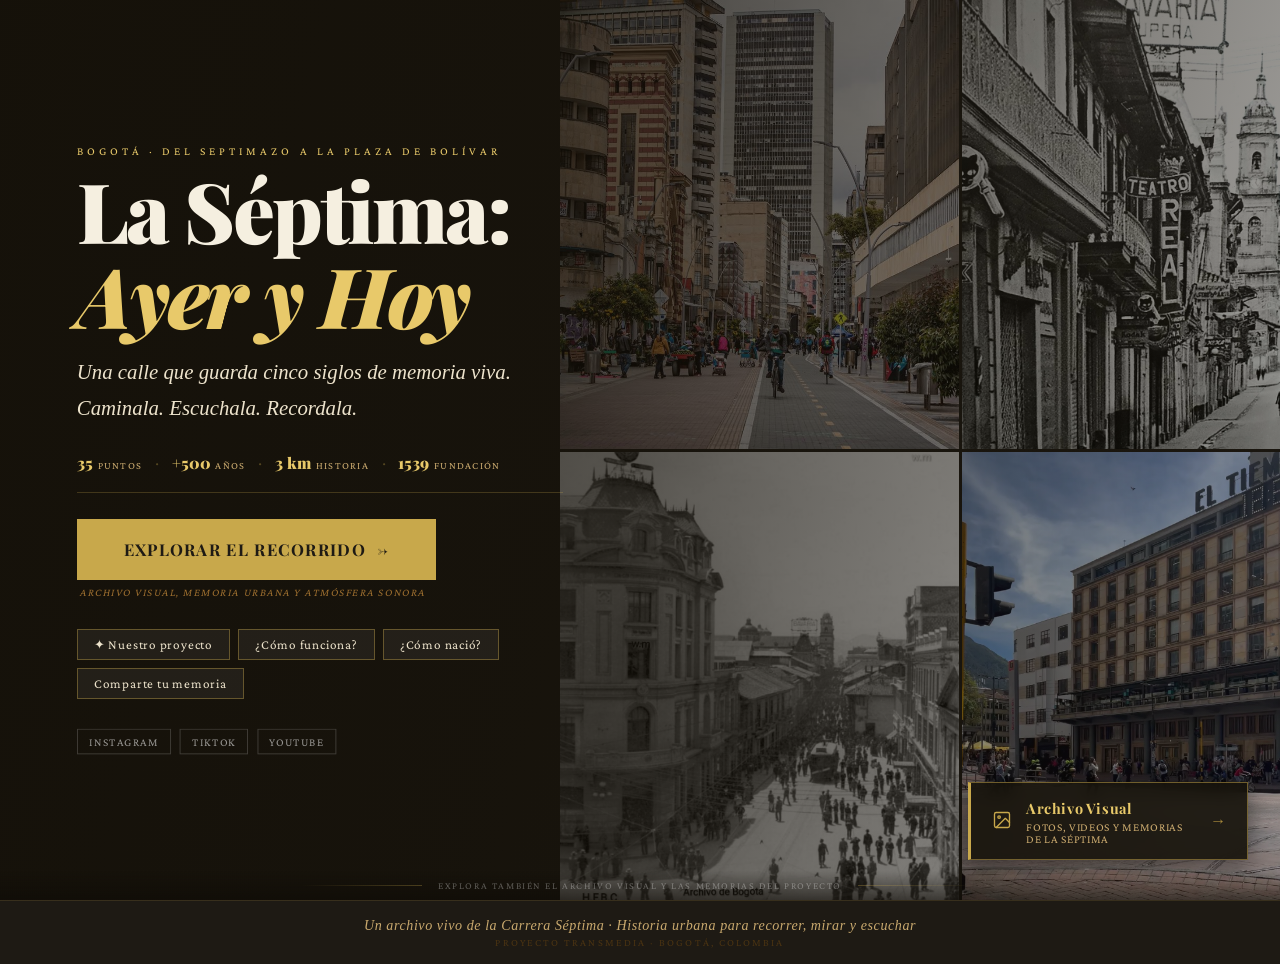
==== commit 65bd7e95: "FINALFINAL" ====
--- a/index.html
+++ b/index.html
@@ -91,20 +91,33 @@
       </div>
 
       <!-- Redes sociales — más pequeñas, menos protagonismo -->
-      <div class="hero-redes hero-redes--slim anim-fade anim-delay-6">
-        <a href="#" class="red-btn" aria-label="Instagram del proyecto" rel="noopener" target="_blank">
-          <svg xmlns="http://www.w3.org/2000/svg" width="15" height="15" viewBox="0 0 24 24" fill="none" stroke="currentColor" stroke-width="1.8" stroke-linecap="round" stroke-linejoin="round"><rect x="2" y="2" width="20" height="20" rx="5"/><path d="M16 11.37A4 4 0 1 1 12.63 8 4 4 0 0 1 16 11.37z"/><line x1="17.5" y1="6.5" x2="17.51" y2="6.5"/></svg>
-          Instagram
-        </a>
-        <a href="#" class="red-btn" aria-label="TikTok del proyecto" rel="noopener" target="_blank">
-          <svg xmlns="http://www.w3.org/2000/svg" width="15" height="15" viewBox="0 0 24 24" fill="none" stroke="currentColor" stroke-width="1.8" stroke-linecap="round" stroke-linejoin="round"><path d="M9 12a4 4 0 1 0 4 4V4a5 5 0 0 0 5 5"/></svg>
-          TikTok
-        </a>
-        <a href="#" class="red-btn" aria-label="YouTube del proyecto" rel="noopener" target="_blank">
-          <svg xmlns="http://www.w3.org/2000/svg" width="15" height="15" viewBox="0 0 24 24" fill="none" stroke="currentColor" stroke-width="1.8" stroke-linecap="round" stroke-linejoin="round"><path d="M22.54 6.42a2.78 2.78 0 0 0-1.95-1.96C18.88 4 12 4 12 4s-6.88 0-8.59.46a2.78 2.78 0 0 0-1.95 1.96A29 29 0 0 0 1 12a29 29 0 0 0 .46 5.58A2.78 2.78 0 0 0 3.41 19.6C5.12 20 12 20 12 20s6.88 0 8.59-.4a2.78 2.78 0 0 0 1.95-1.96A29 29 0 0 0 23 12a29 29 0 0 0-.46-5.58z"/><polygon points="9.75 15.02 15.5 12 9.75 8.98 9.75 15.02"/></svg>
-          YouTube
-        </a>
-      </div>
+    <div class="hero-redes hero-redes--slim anim-fade anim-delay-6">
+
+  <a href="https://www.instagram.com/ayerseptima/" 
+     class="red-btn" 
+     aria-label="Instagram del proyecto" 
+     rel="noopener" 
+     target="_blank">
+     Instagram
+  </a>
+
+  <a href="https://www.tiktok.com/@la.septima.ayer.y?_r=1&_t=ZS-94ZjxR16LjO"
+     class="red-btn" 
+     aria-label="TikTok del proyecto" 
+     rel="noopener" 
+     target="_blank">
+     TikTok
+  </a>
+
+  <a href="https://www.youtube.com/@LaSeptimaAyeryHoy"
+     class="red-btn" 
+     aria-label="YouTube del proyecto" 
+     rel="noopener" 
+     target="_blank">
+     YouTube
+  </a>
+
+</div>
 
     </div><!-- /.hero-content -->
 
@@ -208,7 +221,7 @@
       <button class="modal-close" onclick="cerrarModal('modal-memoria')" aria-label="Cerrar">✕</button>
       <div class="modal-header">
         <p class="modal-eyebrow">Archivo Vivo · Proyecto Transmedia</p>
-        <h2 class="modal-title" id="mm-title">Comparte tu memoria</h2>
+        <h2 class="modal-title" id="mm-title">Comparte tu memoria y ayudanos a construir la Septima de Bogotá</h2>
         <p class="modal-sub">La Séptima también es tuya. Tu historia, tu imagen, tu recuerdo de esta calle hace parte del archivo vivo de Bogotá.</p>
       </div>
       <div class="modal-body">
--- a/style.css
+++ b/style.css
@@ -1883,3 +1883,306 @@
   .pl-volume-slider { width: 50px; }
   .punto-modal-body { grid-template-columns: 1fr; }
 }
+
+/* ================================================================
+   PM-GALERIA — 2 imágenes apiladas verticalmente, sin recorte
+   (Reemplaza los layouts anteriores pm-layout-*)
+   ================================================================ */
+.pm-galeria {
+  display: flex;
+  flex-direction: column;
+  gap: 4px;
+  width: 100%;
+}
+
+/* Cada slot ocupa la misma altura — imagen se ajusta sin recortarse */
+.pm-slot {
+  width: 100%;
+  aspect-ratio: 4 / 3;
+  background: #0d0a05;
+  display: flex;
+  align-items: center;
+  justify-content: center;
+  overflow: hidden;
+  border: 1px solid rgba(200,168,75,0.12);
+  position: relative;
+}
+
+.pm-img {
+  width: 100%;
+  height: 100%;
+  object-fit: contain;   /* sin recorte — la imagen cabe completa */
+  display: block;
+  transition: opacity 0.3s ease, transform 0.4s ease;
+  background: #0d0a05;
+}
+.pm-img:hover {
+  transform: scale(1.015);
+  opacity: 0.95;
+}
+
+/* Slot vacío — placeholder decorativo */
+.pm-slot--vacio {
+  flex-direction: column;
+  gap: 0.6rem;
+  text-align: center;
+}
+
+/* Fondo con textura sutil para los placeholders */
+.pm-slot--vacio:nth-child(odd) {
+  background: linear-gradient(145deg, #0e0b06 0%, #1a1508 100%);
+}
+.pm-slot--vacio:nth-child(even) {
+  background: #0a0804;
+}
+
+/* Borde punteado sutil en los placeholder */
+.pm-slot--vacio::after {
+  content: '';
+  position: absolute;
+  inset: 8px;
+  border: 1px dashed rgba(200,168,75,0.15);
+  pointer-events: none;
+}
+
+/* Elementos de los placeholders */
+.ph-ornamento {
+  color: rgba(200,168,75,0.45);
+  font-size: 1.1rem;
+  letter-spacing: 0.3em;
+  display: block;
+}
+.ph-ornamento--sm {
+  font-size: 0.7rem;
+  letter-spacing: 0.5em;
+}
+.ph-ornamento--grande {
+  font-family: var(--font-display);
+  font-size: 2.2rem;
+  font-weight: 900;
+  color: rgba(200,168,75,0.14);
+  letter-spacing: 0.12em;
+  line-height: 1;
+}
+.ph-numero {
+  font-family: var(--font-display);
+  font-weight: 900;
+  font-size: 3rem;
+  color: rgba(200,168,75,0.08);
+  line-height: 1;
+  position: absolute;
+  top: 50%;
+  left: 50%;
+  transform: translate(-50%,-60%);
+  pointer-events: none;
+  user-select: none;
+}
+.ph-texto {
+  font-family: var(--font-accent);
+  font-style: italic;
+  font-size: 0.78rem;
+  line-height: 1.5;
+  color: rgba(200,168,75,0.38);
+  letter-spacing: 0.04em;
+  position: relative;
+  z-index: 2;
+  margin-top: 0.5rem;
+}
+.ph-cita {
+  font-family: var(--font-accent);
+  font-style: italic;
+  font-size: 0.82rem;
+  line-height: 1.6;
+  color: rgba(200,168,75,0.42);
+  letter-spacing: 0.04em;
+  text-align: center;
+}
+.ph-cita::before { content: '"'; }
+.ph-cita::after  { content: '"'; }
+.ph-icon {
+  color: rgba(200,168,75,0.3);
+}
+
+/* ================================================================
+   PUNTO 1 — PIN ESPECIAL: "INICIO"
+   Panel lateral destacado + InfoWindow "Comienza aquí"
+   ================================================================ */
+
+/* Panel — ítem de inicio */
+.panel-item--inicio {
+  background: linear-gradient(to right, rgba(200,168,75,0.12), transparent) !important;
+  border-left: 3px solid var(--gold) !important;
+}
+.panel-item--inicio:hover {
+  background: linear-gradient(to right, rgba(200,168,75,0.2), transparent) !important;
+}
+.panel-item-num--inicio {
+  background: var(--gold) !important;
+  color: var(--charcoal) !important;
+  font-size: 0.9rem !important;
+  width: 30px !important;
+  height: 30px !important;
+  display: flex;
+  align-items: center;
+  justify-content: center;
+}
+.panel-inicio-badge {
+  display: inline-block;
+  margin-top: 0.25rem;
+  font-size: 0.6rem;
+  letter-spacing: 0.18em;
+  text-transform: uppercase;
+  color: var(--gold-light);
+  font-style: normal;
+}
+
+/* InfoWindow "Comienza aquí" — quitar chrome de Google */
+.gm-style .gm-style-iw-c {
+  padding: 0 !important;
+  background: transparent !important;
+  box-shadow: none !important;
+  border-radius: 2px !important;
+}
+.gm-style .gm-style-iw-d {
+  overflow: hidden !important;
+}
+.gm-style .gm-ui-hover-effect { display: none !important; }
+.gm-style .gm-style-iw-tc      { display: none !important; }
+
+.mapa-inicio-label {
+  background: var(--gold);
+  color: var(--charcoal);
+  font-family: 'Playfair Display', Georgia, serif;
+  font-weight: 900;
+  font-size: 0.75rem;
+  letter-spacing: 0.1em;
+  text-transform: uppercase;
+  padding: 0.28rem 0.75rem 0.3rem;
+  white-space: nowrap;
+  display: flex;
+  align-items: center;
+  gap: 0.35rem;
+  box-shadow: 0 2px 12px rgba(0,0,0,0.55);
+}
+.mil-arrow {
+  font-size: 0.6rem;
+  animation: milBounce 1.1s ease infinite;
+}
+@keyframes milBounce {
+  0%, 100% { transform: translateY(0); }
+  50%       { transform: translateY(4px); }
+}
+
+/* ================================================================
+   HINT STREET VIEW — caja flotante orientativa
+   ================================================================ */
+#sv-hint {
+  position: absolute;
+  top: 50%;
+  right: 58px;            /* junto a los controles del pegman */
+  transform: translateY(-50%);
+  z-index: 600;
+  pointer-events: all;
+  animation: svhIn 0.45s cubic-bezier(0.34,1.56,0.64,1) forwards;
+}
+@keyframes svhIn {
+  from { opacity: 0; transform: translateY(-50%) translateX(18px); }
+  to   { opacity: 1; transform: translateY(-50%) translateX(0); }
+}
+
+.svh-inner {
+  display: flex;
+  align-items: center;
+  gap: 0.7rem;
+  background: rgba(10,8,4,0.93);
+  border: 1px solid rgba(200,168,75,0.35);
+  border-left: 3px solid var(--gold);
+  padding: 0.75rem 1rem;
+  backdrop-filter: blur(8px);
+  box-shadow: 0 4px 22px rgba(0,0,0,0.65);
+  max-width: 240px;
+}
+.svh-icon { color: var(--gold); flex-shrink: 0; opacity: 0.85; }
+.svh-texto {
+  display: flex;
+  flex-direction: column;
+  gap: 0.15rem;
+}
+.svh-texto strong {
+  font-family: var(--font-display);
+  font-size: 0.8rem;
+  font-weight: 700;
+  color: var(--cream);
+  line-height: 1.2;
+}
+.svh-texto span {
+  font-size: 0.7rem;
+  color: var(--sepia-light);
+  font-style: italic;
+  line-height: 1.35;
+}
+.svh-flecha {
+  color: var(--gold-dim);
+  font-size: 1rem;
+  flex-shrink: 0;
+  animation: svhArrow 1.3s ease infinite;
+}
+@keyframes svhArrow {
+  0%, 100% { transform: translateX(0);   opacity: 0.45; }
+  50%       { transform: translateX(5px); opacity: 1; }
+}
+.svh-cerrar {
+  display: block;
+  width: 100%;
+  text-align: right;
+  font-size: 0.62rem;
+  color: var(--sepia);
+  background: none;
+  border: none;
+  cursor: pointer;
+  padding: 0.12rem 0.25rem 0;
+  letter-spacing: 0.08em;
+  transition: color 0.2s;
+}
+.svh-cerrar:hover { color: var(--gold-light); }
+
+/* ================================================================
+   BOTÓN DE ACTIVACIÓN DE SONIDO — intro-recorrido.html
+   ================================================================ */
+.intro-sound-btn {
+  position: absolute;
+  bottom: 14px;
+  left: 50%;
+  transform: translateX(-50%);
+  z-index: 12;
+  display: flex;
+  align-items: center;
+  gap: 0.5rem;
+  background: rgba(10,8,4,0.82);
+  border: 1px solid rgba(200,168,75,0.5);
+  border-radius: 2px;
+  padding: 0.5rem 1rem;
+  cursor: pointer;
+  transition: opacity 0.7s ease, background 0.2s;
+  animation: pulsoSonido 2s ease-in-out infinite;
+  white-space: nowrap;
+}
+.intro-sound-btn:hover {
+  background: rgba(200,168,75,0.15);
+  border-color: var(--gold);
+}
+@keyframes pulsoSonido {
+  0%, 100% { box-shadow: 0 0 0 0 rgba(200,168,75,0.0); }
+  50%       { box-shadow: 0 0 0 6px rgba(200,168,75,0.15); }
+}
+.isb-icon {
+  font-size: 1rem;
+  line-height: 1;
+}
+.isb-texto {
+  font-family: var(--font-body), serif;
+  font-size: 0.72rem;
+  letter-spacing: 0.1em;
+  text-transform: uppercase;
+  color: var(--cream);
+}
